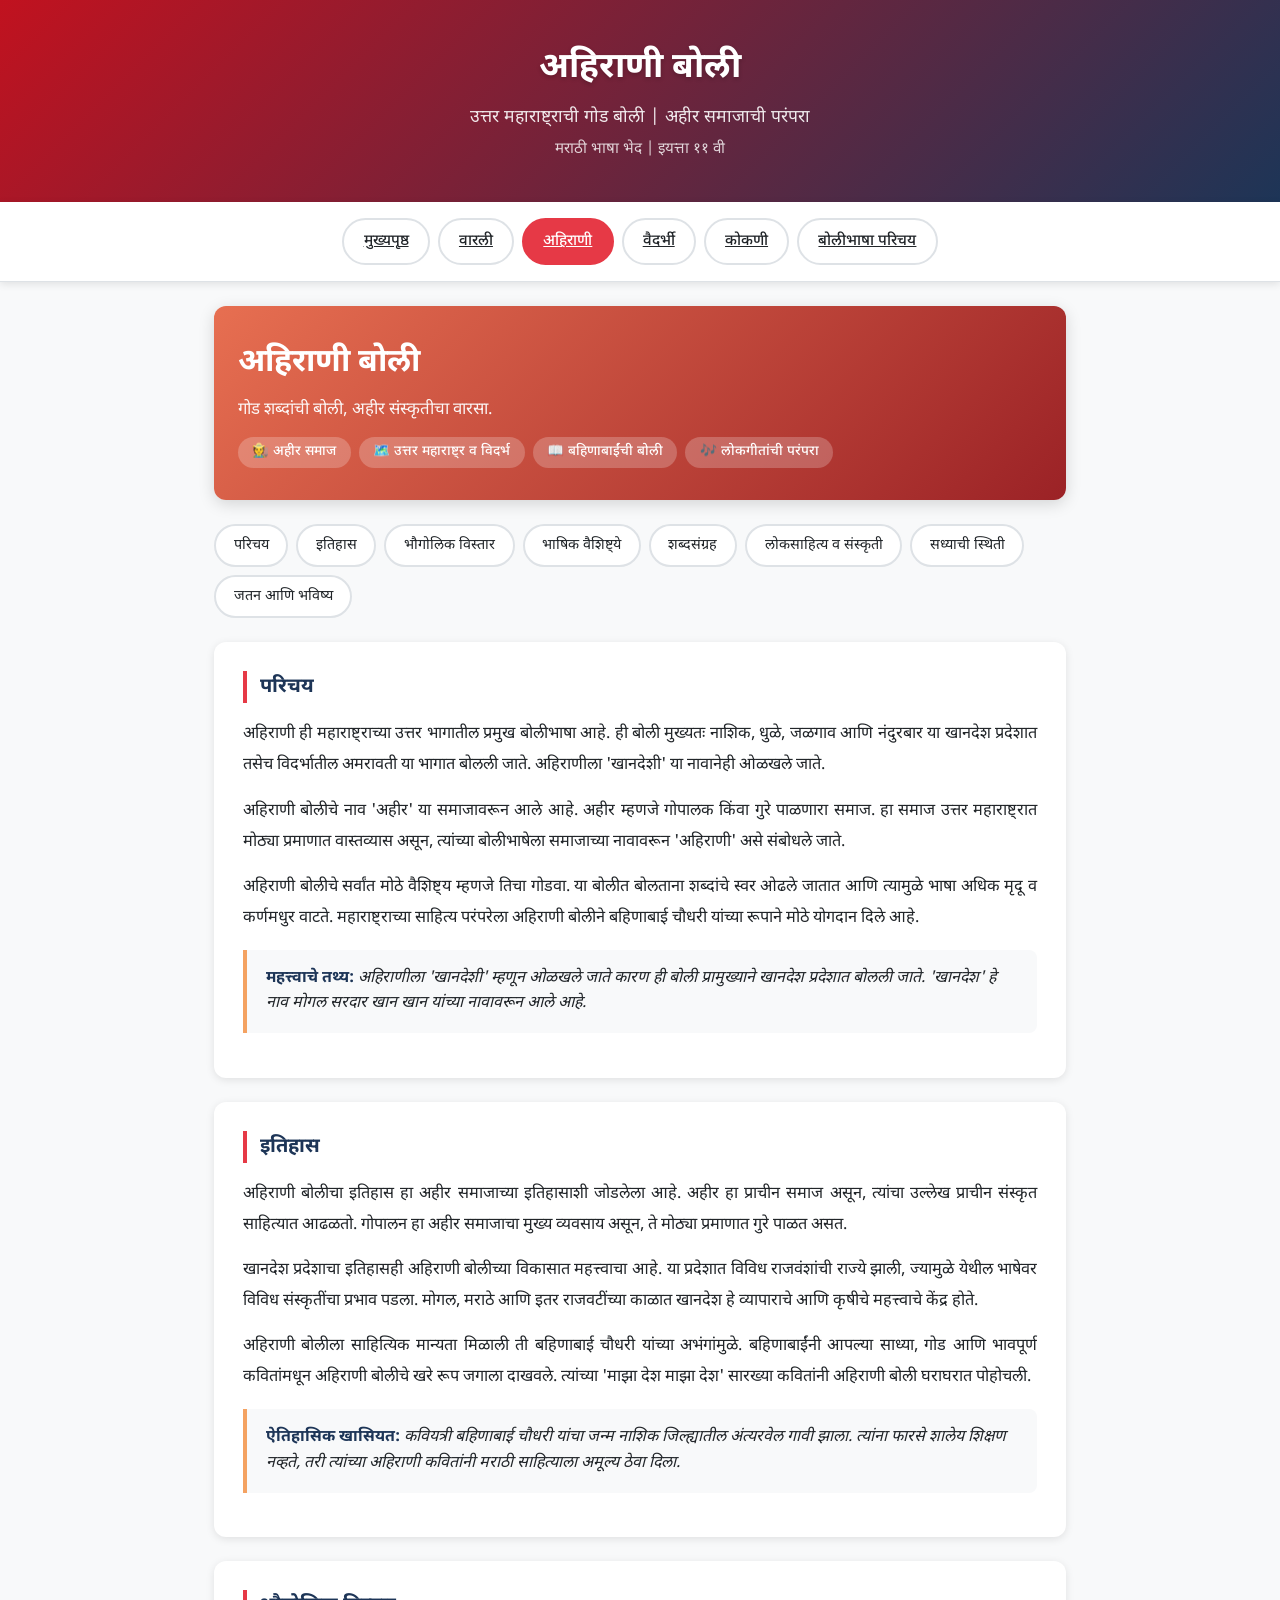
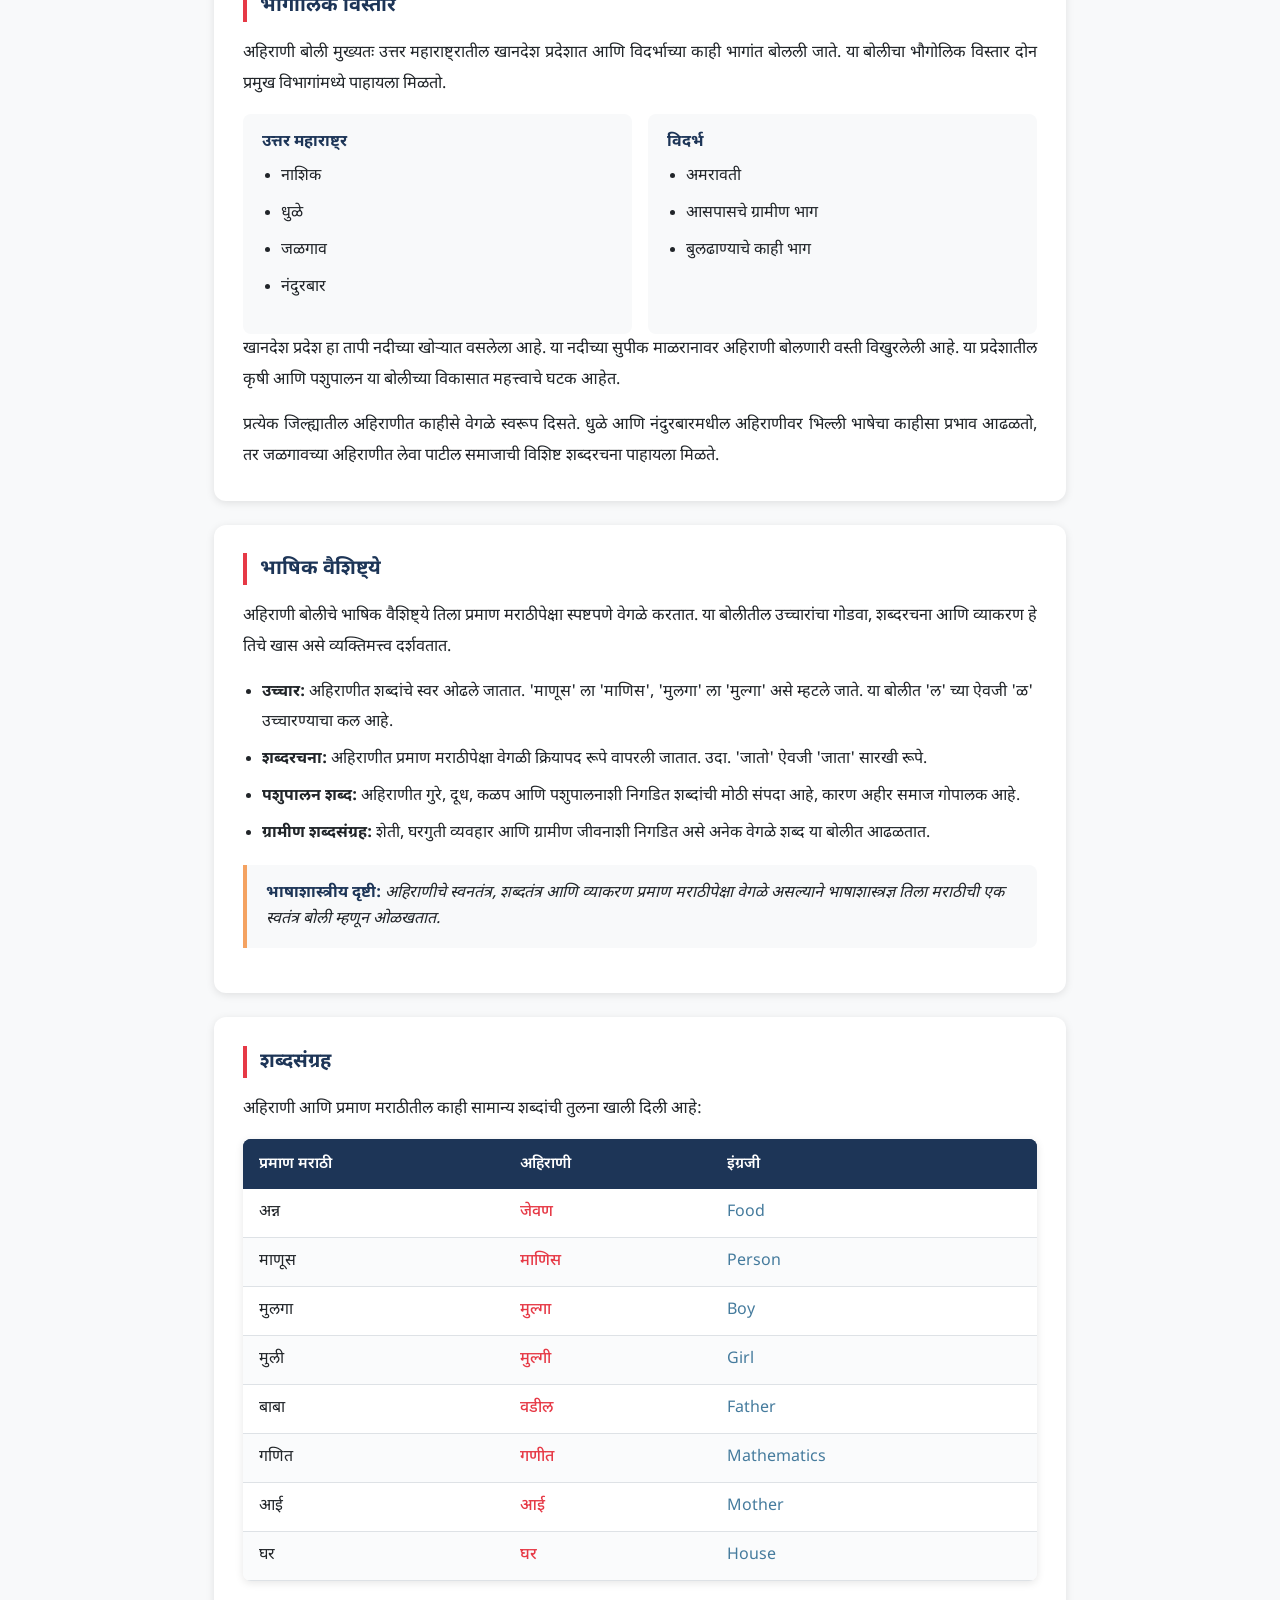
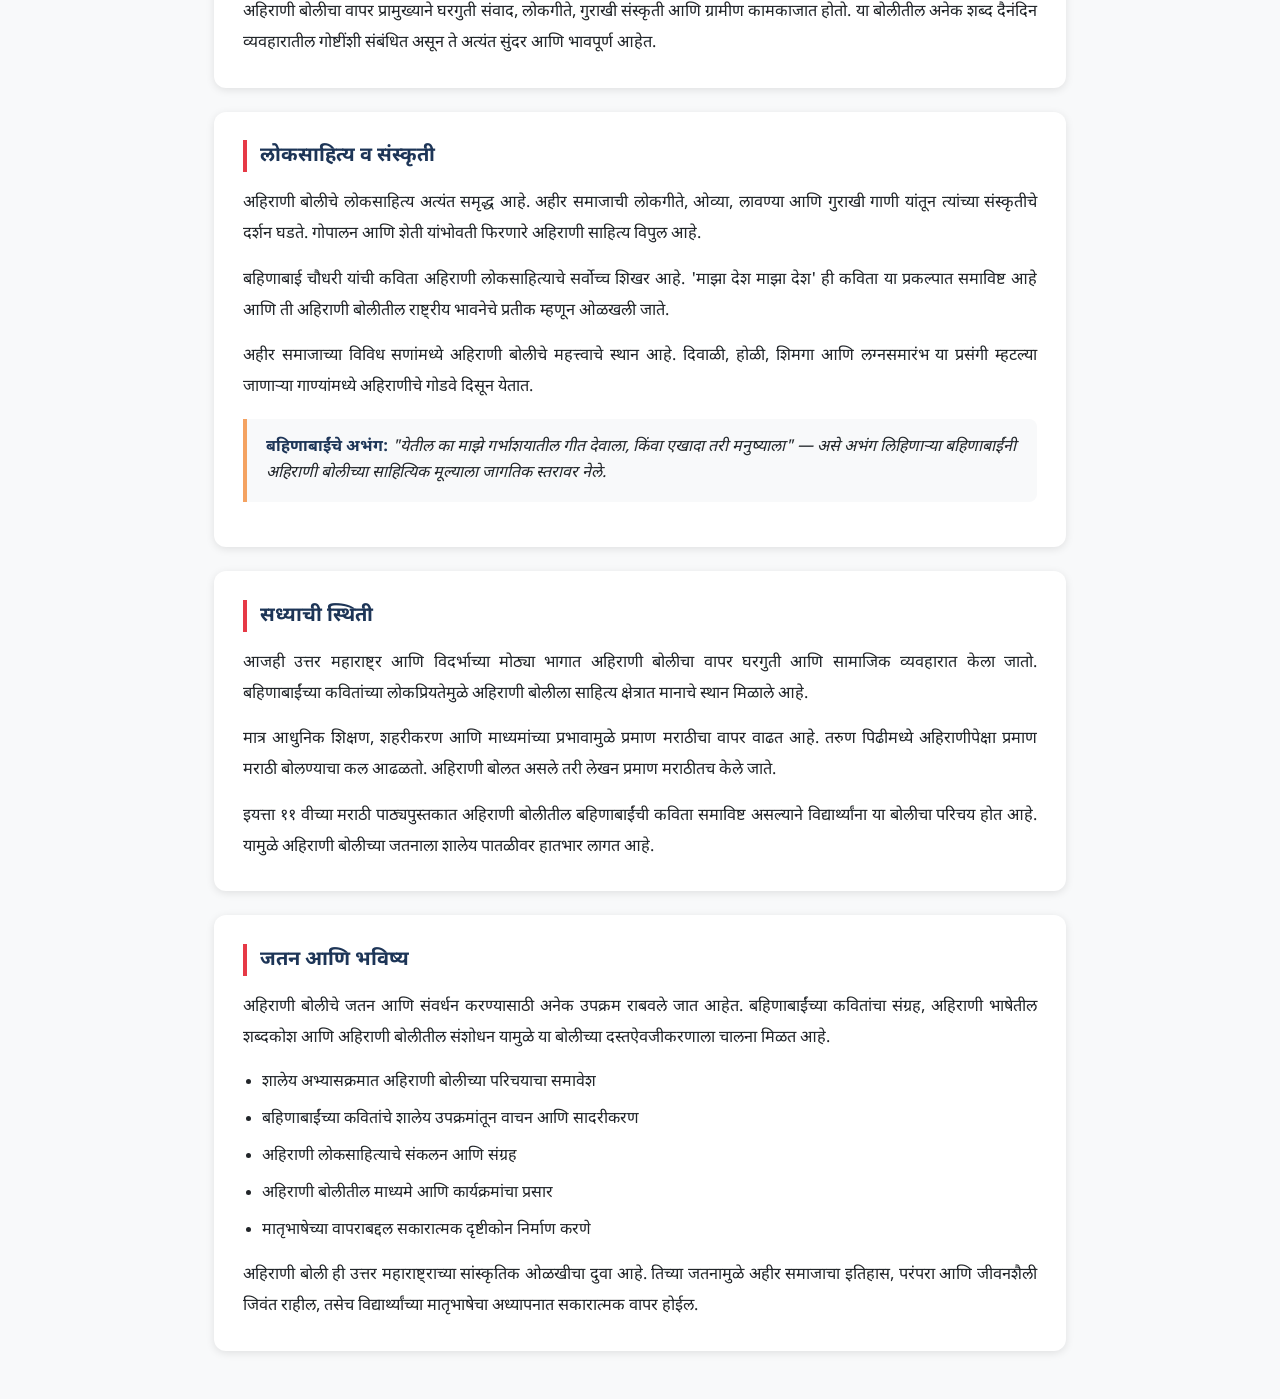
==== ahirani.html @ 0b5844ed "Add separate detail pages for Varli, Ahirani, Vaidarbhi, Konkani dialects" ====
<!DOCTYPE html>
<html lang="mr">
<head>
  <meta charset="UTF-8">
  <meta name="viewport" content="width=device-width, initial-scale=1.0">
  <title>अहिराणी बोली - मराठी भाषा भेद</title>
  <link rel="stylesheet" href="css/styles.css">
  <link href="https://fonts.googleapis.com/css2?family=Noto+Sans+Devanagari:wght@300;400;500;600;700&display=swap" rel="stylesheet">
</head>
<body>
  <header class="header">
    <div class="header-content">
      <h1>अहिराणी बोली</h1>
      <p class="subtitle">उत्तर महाराष्ट्राची गोड बोली | अहीर समाजाची परंपरा</p>
      <p class="grade">मराठी भाषा भेद | इयत्ता ११ वी</p>
    </div>
  </header>

  <nav class="nav">
    <a class="nav-btn" href="index.html">मुख्यपृष्ठ</a>
    <a class="nav-btn" href="varli.html">वारली</a>
    <a class="nav-btn active" href="ahirani.html">अहिराणी</a>
    <a class="nav-btn" href="vaidarbhi.html">वैदर्भी</a>
    <a class="nav-btn" href="konkani.html">कोकणी</a>
    <a class="nav-btn" href="index.html#boli">बोलीभाषा परिचय</a>
  </nav>

  <main class="main boli-page">
    <section class="boli-hero ahirani">
      <h2>अहिराणी बोली</h2>
      <p class="boli-tagline">गोड शब्दांची बोली, अहीर संस्कृतीचा वारसा.</p>
      <div class="boli-chips">
        <span class="boli-chip">🧑‍🌾 अहीर समाज</span>
        <span class="boli-chip">🗺️ उत्तर महाराष्ट्र व विदर्भ</span>
        <span class="boli-chip">📖 बहिणाबाईंची बोली</span>
        <span class="boli-chip">🎶 लोकगीतांची परंपरा</span>
      </div>
    </section>

    <nav class="boli-nav">
      <a href="#parichay">परिचय</a>
      <a href="#ithihas">इतिहास</a>
      <a href="#vistar">भौगोलिक विस्तार</a>
      <a href="#vaishistye">भाषिक वैशिष्ट्ये</a>
      <a href="#shabd">शब्दसंग्रह</a>
      <a href="#sahity">लोकसाहित्य व संस्कृती</a>
      <a href="#sthiti">सध्याची स्थिती</a>
      <a href="#jatan">जतन आणि भविष्य</a>
    </nav>

    <article id="parichay" class="boli-content-card">
      <h3>परिचय</h3>
      <p>अहिराणी ही महाराष्ट्राच्या उत्तर भागातील प्रमुख बोलीभाषा आहे. ही बोली मुख्यतः नाशिक, धुळे, जळगाव आणि नंदुरबार या खानदेश प्रदेशात तसेच विदर्भातील अमरावती या भागात बोलली जाते. अहिराणीला 'खानदेशी' या नावानेही ओळखले जाते.</p>
      <p>अहिराणी बोलीचे नाव 'अहीर' या समाजावरून आले आहे. अहीर म्हणजे गोपालक किंवा गुरे पाळणारा समाज. हा समाज उत्तर महाराष्ट्रात मोठ्या प्रमाणात वास्तव्यास असून, त्यांच्या बोलीभाषेला समाजाच्या नावावरून 'अहिराणी' असे संबोधले जाते.</p>
      <p>अहिराणी बोलीचे सर्वांत मोठे वैशिष्ट्य म्हणजे तिचा गोडवा. या बोलीत बोलताना शब्दांचे स्वर ओढले जातात आणि त्यामुळे भाषा अधिक मृदू व कर्णमधुर वाटते. महाराष्ट्राच्या साहित्य परंपरेला अहिराणी बोलीने बहिणाबाई चौधरी यांच्या रूपाने मोठे योगदान दिले आहे.</p>
      <div class="boli-fact">
        <strong>महत्त्वाचे तथ्य:</strong> अहिराणीला 'खानदेशी' म्हणून ओळखले जाते कारण ही बोली प्रामुख्याने खानदेश प्रदेशात बोलली जाते. 'खानदेश' हे नाव मोगल सरदार खान खान यांच्या नावावरून आले आहे.
      </div>
    </article>

    <article id="ithihas" class="boli-content-card">
      <h3>इतिहास</h3>
      <p>अहिराणी बोलीचा इतिहास हा अहीर समाजाच्या इतिहासाशी जोडलेला आहे. अहीर हा प्राचीन समाज असून, त्यांचा उल्लेख प्राचीन संस्कृत साहित्यात आढळतो. गोपालन हा अहीर समाजाचा मुख्य व्यवसाय असून, ते मोठ्या प्रमाणात गुरे पाळत असत.</p>
      <p>खानदेश प्रदेशाचा इतिहासही अहिराणी बोलीच्या विकासात महत्त्वाचा आहे. या प्रदेशात विविध राजवंशांची राज्ये झाली, ज्यामुळे येथील भाषेवर विविध संस्कृतींचा प्रभाव पडला. मोगल, मराठे आणि इतर राजवटींच्या काळात खानदेश हे व्यापाराचे आणि कृषीचे महत्त्वाचे केंद्र होते.</p>
      <p>अहिराणी बोलीला साहित्यिक मान्यता मिळाली ती बहिणाबाई चौधरी यांच्या अभंगांमुळे. बहिणाबाईंनी आपल्या साध्या, गोड आणि भावपूर्ण कवितांमधून अहिराणी बोलीचे खरे रूप जगाला दाखवले. त्यांच्या 'माझा देश माझा देश' सारख्या कवितांनी अहिराणी बोली घराघरात पोहोचली.</p>
      <div class="boli-fact">
        <strong>ऐतिहासिक खासियत:</strong> कवियत्री बहिणाबाई चौधरी यांचा जन्म नाशिक जिल्ह्यातील अंत्यरवेल गावी झाला. त्यांना फारसे शालेय शिक्षण नव्हते, तरी त्यांच्या अहिराणी कवितांनी मराठी साहित्याला अमूल्य ठेवा दिला.
      </div>
    </article>

    <article id="vistar" class="boli-content-card">
      <h3>भौगोलिक विस्तार</h3>
      <p>अहिराणी बोली मुख्यतः उत्तर महाराष्ट्रातील खानदेश प्रदेशात आणि विदर्भाच्या काही भागांत बोलली जाते. या बोलीचा भौगोलिक विस्तार दोन प्रमुख विभागांमध्ये पाहायला मिळतो.</p>
      <div class="boli-grid-2">
        <div class="boli-mini-card">
          <h4>उत्तर महाराष्ट्र</h4>
          <ul class="boli-list">
            <li>नाशिक</li>
            <li>धुळे</li>
            <li>जळगाव</li>
            <li>नंदुरबार</li>
          </ul>
        </div>
        <div class="boli-mini-card">
          <h4>विदर्भ</h4>
          <ul class="boli-list">
            <li>अमरावती</li>
            <li>आसपासचे ग्रामीण भाग</li>
            <li>बुलढाण्याचे काही भाग</li>
          </ul>
        </div>
      </div>
      <p>खानदेश प्रदेश हा तापी नदीच्या खोऱ्यात वसलेला आहे. या नदीच्या सुपीक माळरानावर अहिराणी बोलणारी वस्ती विखुरलेली आहे. या प्रदेशातील कृषी आणि पशुपालन या बोलीच्या विकासात महत्त्वाचे घटक आहेत.</p>
      <p>प्रत्येक जिल्ह्यातील अहिराणीत काहीसे वेगळे स्वरूप दिसते. धुळे आणि नंदुरबारमधील अहिराणीवर भिल्ली भाषेचा काहीसा प्रभाव आढळतो, तर जळगावच्या अहिराणीत लेवा पाटील समाजाची विशिष्ट शब्दरचना पाहायला मिळते.</p>
    </article>

    <article id="vaishistye" class="boli-content-card">
      <h3>भाषिक वैशिष्ट्ये</h3>
      <p>अहिराणी बोलीचे भाषिक वैशिष्ट्ये तिला प्रमाण मराठीपेक्षा स्पष्टपणे वेगळे करतात. या बोलीतील उच्चारांचा गोडवा, शब्दरचना आणि व्याकरण हे तिचे खास असे व्यक्तिमत्त्व दर्शवतात.</p>
      <ul class="boli-list">
        <li><strong>उच्चार:</strong> अहिराणीत शब्दांचे स्वर ओढले जातात. 'माणूस' ला 'माणिस', 'मुलगा' ला 'मुल्गा' असे म्हटले जाते. या बोलीत 'ल' च्या ऐवजी 'ळ' उच्चारण्याचा कल आहे.</li>
        <li><strong>शब्दरचना:</strong> अहिराणीत प्रमाण मराठीपेक्षा वेगळी क्रियापद रूपे वापरली जातात. उदा. 'जातो' ऐवजी 'जाता' सारखी रूपे.</li>
        <li><strong>पशुपालन शब्द:</strong> अहिराणीत गुरे, दूध, कळप आणि पशुपालनाशी निगडित शब्दांची मोठी संपदा आहे, कारण अहीर समाज गोपालक आहे.</li>
        <li><strong>ग्रामीण शब्दसंग्रह:</strong> शेती, घरगुती व्यवहार आणि ग्रामीण जीवनाशी निगडित असे अनेक वेगळे शब्द या बोलीत आढळतात.</li>
      </ul>
      <div class="boli-fact">
        <strong>भाषाशास्त्रीय दृष्टी:</strong> अहिराणीचे स्वनतंत्र, शब्दतंत्र आणि व्याकरण प्रमाण मराठीपेक्षा वेगळे असल्याने भाषाशास्त्रज्ञ तिला मराठीची एक स्वतंत्र बोली म्हणून ओळखतात.
      </div>
    </article>

    <article id="shabd" class="boli-content-card">
      <h3>शब्दसंग्रह</h3>
      <p>अहिराणी आणि प्रमाण मराठीतील काही सामान्य शब्दांची तुलना खाली दिली आहे:</p>
      <table class="boli-vocab">
        <thead>
          <tr>
            <th>प्रमाण मराठी</th>
            <th>अहिराणी</th>
            <th>इंग्रजी</th>
          </tr>
        </thead>
        <tbody>
          <tr><td>अन्न</td><td>जेवण</td><td>Food</td></tr>
          <tr><td>माणूस</td><td>माणिस</td><td>Person</td></tr>
          <tr><td>मुलगा</td><td>मुल्गा</td><td>Boy</td></tr>
          <tr><td>मुली</td><td>मुल्गी</td><td>Girl</td></tr>
          <tr><td>बाबा</td><td>वडील</td><td>Father</td></tr>
          <tr><td>गणित</td><td>गणीत</td><td>Mathematics</td></tr>
          <tr><td>आई</td><td>आई</td><td>Mother</td></tr>
          <tr><td>घर</td><td>घर</td><td>House</td></tr>
        </tbody>
      </table>
      <p style="margin-top: 1rem;">अहिराणी बोलीचा वापर प्रामुख्याने घरगुती संवाद, लोकगीते, गुराखी संस्कृती आणि ग्रामीण कामकाजात होतो. या बोलीतील अनेक शब्द दैनंदिन व्यवहारातील गोष्टींशी संबंधित असून ते अत्यंत सुंदर आणि भावपूर्ण आहेत.</p>
    </article>

    <article id="sahity" class="boli-content-card">
      <h3>लोकसाहित्य व संस्कृती</h3>
      <p>अहिराणी बोलीचे लोकसाहित्य अत्यंत समृद्ध आहे. अहीर समाजाची लोकगीते, ओव्या, लावण्या आणि गुराखी गाणी यांतून त्यांच्या संस्कृतीचे दर्शन घडते. गोपालन आणि शेती यांभोवती फिरणारे अहिराणी साहित्य विपुल आहे.</p>
      <p>बहिणाबाई चौधरी यांची कविता अहिराणी लोकसाहित्याचे सर्वोच्च शिखर आहे. 'माझा देश माझा देश' ही कविता या प्रकल्पात समाविष्ट आहे आणि ती अहिराणी बोलीतील राष्ट्रीय भावनेचे प्रतीक म्हणून ओळखली जाते.</p>
      <p>अहीर समाजाच्या विविध सणांमध्ये अहिराणी बोलीचे महत्त्वाचे स्थान आहे. दिवाळी, होळी, शिमगा आणि लग्नसमारंभ या प्रसंगी म्हटल्या जाणाऱ्या गाण्यांमध्ये अहिराणीचे गोडवे दिसून येतात.</p>
      <div class="boli-fact">
        <strong>बहिणाबाईंचे अभंग:</strong> "येतील का माझे गर्भाशयातील गीत देवाला, किंवा एखादा तरी मनुष्याला" — असे अभंग लिहिणाऱ्या बहिणाबाईंनी अहिराणी बोलीच्या साहित्यिक मूल्याला जागतिक स्तरावर नेले.
      </div>
    </article>

    <article id="sthiti" class="boli-content-card">
      <h3>सध्याची स्थिती</h3>
      <p>आजही उत्तर महाराष्ट्र आणि विदर्भाच्या मोठ्या भागात अहिराणी बोलीचा वापर घरगुती आणि सामाजिक व्यवहारात केला जातो. बहिणाबाईंच्या कवितांच्या लोकप्रियतेमुळे अहिराणी बोलीला साहित्य क्षेत्रात मानाचे स्थान मिळाले आहे.</p>
      <p>मात्र आधुनिक शिक्षण, शहरीकरण आणि माध्यमांच्या प्रभावामुळे प्रमाण मराठीचा वापर वाढत आहे. तरुण पिढीमध्ये अहिराणीपेक्षा प्रमाण मराठी बोलण्याचा कल आढळतो. अहिराणी बोलत असले तरी लेखन प्रमाण मराठीतच केले जाते.</p>
      <p>इयत्ता ११ वीच्या मराठी पाठ्यपुस्तकात अहिराणी बोलीतील बहिणाबाईंची कविता समाविष्ट असल्याने विद्यार्थ्यांना या बोलीचा परिचय होत आहे. यामुळे अहिराणी बोलीच्या जतनाला शालेय पातळीवर हातभार लागत आहे.</p>
    </article>

    <article id="jatan" class="boli-content-card">
      <h3>जतन आणि भविष्य</h3>
      <p>अहिराणी बोलीचे जतन आणि संवर्धन करण्यासाठी अनेक उपक्रम राबवले जात आहेत. बहिणाबाईंच्या कवितांचा संग्रह, अहिराणी भाषेतील शब्दकोश आणि अहिराणी बोलीतील संशोधन यामुळे या बोलीच्या दस्तऐवजीकरणाला चालना मिळत आहे.</p>
      <ul class="boli-list">
        <li>शालेय अभ्यासक्रमात अहिराणी बोलीच्या परिचयाचा समावेश</li>
        <li>बहिणाबाईंच्या कवितांचे शालेय उपक्रमांतून वाचन आणि सादरीकरण</li>
        <li>अहिराणी लोकसाहित्याचे संकलन आणि संग्रह</li>
        <li>अहिराणी बोलीतील माध्यमे आणि कार्यक्रमांचा प्रसार</li>
        <li>मातृभाषेच्या वापराबद्दल सकारात्मक दृष्टीकोन निर्माण करणे</li>
      </ul>
      <p>अहिराणी बोली ही उत्तर महाराष्ट्राच्या सांस्कृतिक ओळखीचा दुवा आहे. तिच्या जतनामुळे अहीर समाजाचा इतिहास, परंपरा आणि जीवनशैली जिवंत राहील, तसेच विद्यार्थ्यांच्या मातृभाषेचा अध्यापनात सकारात्मक वापर होईल.</p>
    </article>
  </main>
</body>
</html>
---- css/styles.css ----
/* ===== Reset & Base ===== */
* {
  margin: 0;
  padding: 0;
  box-sizing: border-box;
}

:root {
  --primary: #e63946;
  --primary-dark: #c1121f;
  --secondary: #457b9d;
  --secondary-dark: #1d3557;
  --accent: #f4a261;
  --bg: #f8f9fa;
  --bg-card: #ffffff;
  --text: #212529;
  --text-light: #6c757d;
  --border: #dee2e6;
  --success: #2d6a4f;
  --danger: #d00000;
  --marathi: #e63946;
  --varhadi: #457b9d;
  --ahirani: #f4a261;
  --vidarbhi: #2a9d8f;
  --shadow: 0 2px 8px rgba(0,0,0,0.1);
  --shadow-lg: 0 4px 16px rgba(0,0,0,0.15);
  --radius: 12px;
  --radius-sm: 8px;
}

body {
  font-family: 'Noto Sans Devanagari', sans-serif;
  background: var(--bg);
  color: var(--text);
  line-height: 1.6;
  min-height: 100vh;
}

/* ===== Header ===== */
.header {
  background: linear-gradient(135deg, var(--primary-dark) 0%, var(--secondary-dark) 100%);
  color: white;
  padding: 2.5rem 1.5rem;
  text-align: center;
}

.header h1 {
  font-size: 2.2rem;
  font-weight: 700;
  margin-bottom: 0.5rem;
  text-shadow: 0 2px 4px rgba(0,0,0,0.2);
}

.subtitle {
  font-size: 1.1rem;
  opacity: 0.9;
  margin-bottom: 0.3rem;
}

.grade {
  font-size: 0.95rem;
  opacity: 0.8;
}

/* ===== Navigation ===== */
.nav {
  display: flex;
  justify-content: center;
  flex-wrap: wrap;
  gap: 0.5rem;
  padding: 1rem;
  background: var(--bg-card);
  border-bottom: 1px solid var(--border);
  position: sticky;
  top: 0;
  z-index: 100;
  box-shadow: var(--shadow);
}

.nav-btn {
  padding: 0.6rem 1.2rem;
  border: 2px solid var(--border);
  background: var(--bg-card);
  color: var(--text);
  border-radius: 25px;
  cursor: pointer;
  font-family: inherit;
  font-size: 0.95rem;
  font-weight: 500;
  transition: all 0.3s ease;
}

.nav-btn:hover {
  border-color: var(--primary);
  color: var(--primary);
  background: #fff5f5;
}

.nav-btn.active {
  background: var(--primary);
  color: white;
  border-color: var(--primary);
}

/* ===== Main Content ===== */
.main {
  max-width: 1100px;
  margin: 0 auto;
  padding: 1.5rem;
}

.section {
  display: none;
}

.section.active {
  display: block;
  animation: fadeIn 0.4s ease;
}

@keyframes fadeIn {
  from { opacity: 0; transform: translateY(10px); }
  to { opacity: 1; transform: translateY(0); }
}

/* ===== Section Headers ===== */
.section-header {
  margin-bottom: 1.5rem;
  margin-top: 2rem;
}

.section-header:first-child {
  margin-top: 0;
}

.section-header h2 {
  font-size: 1.5rem;
  color: var(--secondary-dark);
  border-left: 4px solid var(--primary);
  padding-left: 0.8rem;
}

.section-header p {
  color: var(--text-light);
  margin-top: 0.3rem;
  padding-left: 1.2rem;
}

/* ===== Cards ===== */
.card {
  background: var(--bg-card);
  padding: 1.5rem;
  border-radius: var(--radius);
  box-shadow: var(--shadow);
  margin-bottom: 1rem;
  line-height: 1.8;
  font-size: 1.05rem;
}

/* ===== Objectives Grid ===== */
.objectives {
  display: grid;
  grid-template-columns: repeat(auto-fit, minmax(240px, 1fr));
  gap: 1rem;
  margin-bottom: 1rem;
}

.objective-card {
  background: var(--bg-card);
  padding: 1.5rem;
  border-radius: var(--radius);
  box-shadow: var(--shadow);
  text-align: center;
  transition: transform 0.3s ease, box-shadow 0.3s ease;
}

.objective-card:hover {
  transform: translateY(-3px);
  box-shadow: var(--shadow-lg);
}

.objective-icon {
  font-size: 2.5rem;
  margin-bottom: 0.8rem;
}

.objective-card h3 {
  color: var(--secondary-dark);
  margin-bottom: 0.5rem;
  font-size: 1.1rem;
}

.objective-card p {
  color: var(--text-light);
  font-size: 0.95rem;
}

/* ===== Implementation Steps ===== */
.implementation {
  background: var(--bg-card);
  border-radius: var(--radius);
  box-shadow: var(--shadow);
  padding: 1.5rem;
  margin-bottom: 1rem;
}

.impl-item {
  display: flex;
  align-items: flex-start;
  gap: 1rem;
  padding: 0.8rem 0;
  border-bottom: 1px solid var(--border);
}

.impl-item:last-child {
  border-bottom: none;
}

.impl-number {
  background: var(--primary);
  color: white;
  width: 32px;
  height: 32px;
  border-radius: 50%;
  display: flex;
  align-items: center;
  justify-content: center;
  font-weight: 600;
  flex-shrink: 0;
}

.impl-item p {
  line-height: 1.6;
}

/* ===== Results ===== */
.results {
  background: var(--bg-card);
  border-radius: var(--radius);
  box-shadow: var(--shadow);
  padding: 1.5rem;
  margin-bottom: 1rem;
}

.result-item {
  padding: 0.6rem 0;
  font-size: 1.05rem;
  border-bottom: 1px solid var(--border);
}

.result-item:last-child {
  border-bottom: none;
}

/* ===== Materials & Evaluation ===== */
.materials, .evaluation {
  display: flex;
  flex-wrap: wrap;
  gap: 0.8rem;
  margin-bottom: 1rem;
}

.material-item, .eval-item {
  background: var(--bg-card);
  padding: 0.8rem 1.2rem;
  border-radius: var(--radius-sm);
  box-shadow: var(--shadow);
  font-size: 1rem;
}

/* ===== Comparison Table ===== */
.filter-group {
  display: flex;
  align-items: center;
  gap: 0.5rem;
  margin-top: 0.8rem;
}

.filter-group label {
  font-weight: 500;
  color: var(--text-light);
}

.filter-group select {
  padding: 0.5rem 1rem;
  border: 2px solid var(--border);
  border-radius: var(--radius-sm);
  font-family: inherit;
  font-size: 0.95rem;
  background: var(--bg-card);
  cursor: pointer;
}

.filter-group select:focus {
  outline: none;
  border-color: var(--primary);
}

.dialect-legend {
  display: flex;
  flex-wrap: wrap;
  gap: 0.8rem;
  margin-bottom: 1rem;
}

.legend-item {
  padding: 0.4rem 1rem;
  border-radius: 20px;
  font-size: 0.9rem;
  font-weight: 500;
}

.legend-item.marathi { background: #fde8e8; color: var(--marathi); }
.legend-item.varhadi { background: #d4edfc; color: var(--varhadi); }
.legend-item.ahirani { background: #fef0db; color: #b8660e; }
.legend-item.vidarbhi { background: #d5f5f0; color: var(--vidarbhi); }

.table-container {
  overflow-x: auto;
  border-radius: var(--radius);
  box-shadow: var(--shadow);
  margin-bottom: 1.5rem;
}

table {
  width: 100%;
  border-collapse: collapse;
  background: var(--bg-card);
}

thead {
  background: var(--secondary-dark);
  color: white;
}

th {
  padding: 1rem;
  text-align: left;
  font-weight: 600;
  font-size: 0.95rem;
}

td {
  padding: 0.8rem 1rem;
  border-bottom: 1px solid var(--border);
  font-size: 1rem;
}

tbody tr:hover {
  background: #f0f7ff;
}

tbody tr:nth-child(even) {
  background: #fafbfc;
}

tbody tr:nth-child(even):hover {
  background: #f0f7ff;
}

td:nth-child(2) { color: var(--marathi); font-weight: 500; }
td:nth-child(3) { color: var(--varhadi); }
td:nth-child(4) { color: var(--ahirani); }
td:nth-child(5) { color: var(--vidarbhi); }

/* ===== Stats ===== */
.stats-container {
  background: var(--bg-card);
  border-radius: var(--radius);
  box-shadow: var(--shadow);
  padding: 1.5rem;
}

.stats-container h3 {
  margin-bottom: 1rem;
  color: var(--secondary-dark);
}

.stats-grid {
  display: grid;
  grid-template-columns: repeat(auto-fit, minmax(150px, 1fr));
  gap: 1rem;
}

.stat-card {
  text-align: center;
  padding: 1.2rem;
  background: linear-gradient(135deg, #f8f9fa, #e9ecef);
  border-radius: var(--radius-sm);
}

.stat-number {
  font-size: 2rem;
  font-weight: 700;
  color: var(--primary);
}

.stat-label {
  color: var(--text-light);
  font-size: 0.9rem;
  margin-top: 0.3rem;
}

/* ===== Poems Section ===== */
.poem-tabs {
  display: flex;
  gap: 0.5rem;
  margin-bottom: 1.5rem;
  flex-wrap: wrap;
}

.poem-tab {
  padding: 0.6rem 1.5rem;
  border: 2px solid var(--border);
  background: var(--bg-card);
  border-radius: 25px;
  cursor: pointer;
  font-family: inherit;
  font-size: 0.95rem;
  transition: all 0.3s ease;
}

.poem-tab:hover {
  border-color: var(--secondary);
  color: var(--secondary);
}

.poem-tab.active {
  background: var(--secondary);
  color: white;
  border-color: var(--secondary);
}

.poem-container {
  background: var(--bg-card);
  border-radius: var(--radius);
  box-shadow: var(--shadow);
  padding: 2rem;
  margin-bottom: 1.5rem;
}

.poem-title {
  font-size: 1.3rem;
  color: var(--secondary-dark);
  margin-bottom: 0.3rem;
}

.poem-meta {
  color: var(--text-light);
  margin-bottom: 1.5rem;
  font-size: 0.95rem;
}

.poem-lines {
  padding: 1.5rem;
  background: linear-gradient(135deg, #f8f9fa, #fff5f5);
  border-radius: var(--radius-sm);
  border-left: 4px solid var(--primary);
  margin-bottom: 1.5rem;
}

.poem-lines p {
  font-size: 1.15rem;
  line-height: 2;
  margin-bottom: 0.3rem;
}

.poem-meaning {
  padding: 1rem 1.5rem;
  background: #f0f7ff;
  border-radius: var(--radius-sm);
  border-left: 4px solid var(--secondary);
}

.poem-meaning h4 {
  color: var(--secondary-dark);
  margin-bottom: 0.5rem;
}

/* ===== Recite Section ===== */
.recite-section {
  background: var(--bg-card);
  border-radius: var(--radius);
  box-shadow: var(--shadow);
  padding: 1.5rem;
  margin-bottom: 1.5rem;
}

.poem-recite-card {
  background: linear-gradient(135deg, #fff5f5, #fef0db);
  padding: 1.5rem;
  border-radius: var(--radius-sm);
  margin-top: 1rem;
}

.poem-recite-card h3 {
  color: var(--secondary-dark);
  margin-bottom: 1rem;
}

.recite-lines p {
  font-size: 1.1rem;
  line-height: 2;
  padding: 0.3rem 0;
  border-bottom: 1px dashed var(--border);
}

.recite-lines p:last-child {
  border-bottom: none;
}

/* ===== Quiz Section ===== */
.quiz-container {
  background: var(--bg-card);
  border-radius: var(--radius);
  box-shadow: var(--shadow);
  padding: 2rem;
}

.quiz-progress {
  display: flex;
  align-items: center;
  gap: 1rem;
  margin-bottom: 1.5rem;
}

#quizProgress {
  font-weight: 500;
  color: var(--text-light);
  white-space: nowrap;
}

.progress-bar {
  flex: 1;
  height: 8px;
  background: var(--border);
  border-radius: 4px;
  overflow: hidden;
}

.progress-fill {
  height: 100%;
  background: linear-gradient(90deg, var(--primary), var(--accent));
  border-radius: 4px;
  transition: width 0.5s ease;
  width: 0%;
}

.quiz-card h3 {
  font-size: 1.2rem;
  margin-bottom: 1.5rem;
  color: var(--secondary-dark);
}

.quiz-options {
  display: grid;
  gap: 0.8rem;
}

.quiz-option {
  padding: 1rem 1.2rem;
  border: 2px solid var(--border);
  border-radius: var(--radius-sm);
  cursor: pointer;
  font-family: inherit;
  font-size: 1rem;
  text-align: left;
  background: var(--bg-card);
  transition: all 0.3s ease;
}

.quiz-option:hover:not(.selected):not(.correct):not(.wrong) {
  border-color: var(--secondary);
  background: #f0f7ff;
}

.quiz-option.selected {
  border-color: var(--secondary);
  background: #d4edfc;
}

.quiz-option.correct {
  border-color: var(--success);
  background: #d4edda;
  color: var(--success);
}

.quiz-option.wrong {
  border-color: var(--danger);
  background: #f8d7da;
  color: var(--danger);
}

.quiz-actions {
  margin-top: 1.5rem;
  text-align: center;
}

/* ===== Buttons ===== */
.btn {
  padding: 0.7rem 2rem;
  border: none;
  border-radius: 25px;
  font-family: inherit;
  font-size: 1rem;
  font-weight: 500;
  cursor: pointer;
  transition: all 0.3s ease;
}

.btn-primary {
  background: var(--primary);
  color: white;
}

.btn-primary:hover:not(:disabled) {
  background: var(--primary-dark);
  transform: translateY(-1px);
}

.btn-primary:disabled {
  background: var(--border);
  color: var(--text-light);
  cursor: not-allowed;
}

/* ===== Quiz Result ===== */
.quiz-result {
  margin-top: 1rem;
}

.quiz-result.hidden {
  display: none;
}

.result-card {
  background: var(--bg-card);
  border-radius: var(--radius);
  box-shadow: var(--shadow);
  padding: 2rem;
  text-align: center;
}

.result-card h3 {
  color: var(--secondary-dark);
  margin-bottom: 1.5rem;
}

.score-circle {
  width: 120px;
  height: 120px;
  border-radius: 50%;
  background: linear-gradient(135deg, var(--primary), var(--accent));
  display: flex;
  align-items: center;
  justify-content: center;
  margin: 0 auto 1.5rem;
}

#scoreText {
  color: white;
  font-size: 1.8rem;
  font-weight: 700;
}

#scoreMessage {
  font-size: 1.1rem;
  color: var(--text-light);
  margin-bottom: 1.5rem;
}

/* ===== Map Section ===== */
.map-container {
  display: grid;
  grid-template-columns: 2fr 1fr;
  gap: 1.5rem;
  align-items: start;
}

.maharashtra-svg {
  width: 100%;
  background: var(--bg-card);
  border-radius: var(--radius);
  box-shadow: var(--shadow);
  padding: 1rem;
}

.state-outline {
  fill: #e8f4f8;
  stroke: var(--secondary);
  stroke-width: 2;
}

.dialect-point {
  fill: var(--primary);
  cursor: pointer;
  transition: all 0.3s ease;
  opacity: 0.8;
}

.dialect-point:hover {
  r: 20;
  opacity: 1;
  fill: var(--accent);
}

.dialect-point.active {
  r: 20;
  opacity: 1;
  fill: var(--accent);
}

.map-legend {
  position: sticky;
  top: 80px;
}

.map-info-card {
  background: var(--bg-card);
  border-radius: var(--radius);
  box-shadow: var(--shadow);
  padding: 1.5rem;
}

.map-info-card h3 {
  color: var(--secondary-dark);
  margin-bottom: 0.8rem;
}

.dialect-info {
  padding: 0.5rem 0;
  border-bottom: 1px solid var(--border);
}

.dialect-info:last-child {
  border-bottom: none;
}

.dialect-name {
  font-weight: 600;
  color: var(--primary);
}

.dialect-region {
  color: var(--text-light);
  font-size: 0.9rem;
}

/* ===== QR Section ===== */
.qr-grid {
  display: grid;
  grid-template-columns: repeat(auto-fit, minmax(220px, 1fr));
  gap: 1rem;
  margin-bottom: 2rem;
}

.qr-card {
  background: var(--bg-card);
  border-radius: var(--radius);
  box-shadow: var(--shadow);
  padding: 1.5rem;
  text-align: center;
}

.qr-card h3 {
  color: var(--secondary-dark);
  margin-bottom: 1rem;
}

.qr-placeholder {
  width: 150px;
  height: 150px;
  margin: 0 auto 1rem;
  border: 3px dashed var(--border);
  border-radius: var(--radius-sm);
  display: flex;
  flex-direction: column;
  align-items: center;
  justify-content: center;
  color: var(--text-light);
  background: #f8f9fa;
}

.qr-placeholder p {
  font-weight: 500;
  margin-bottom: 0.3rem;
}

.qr-desc {
  color: var(--text-light);
  font-size: 0.9rem;
}

.qr-display {
  margin: 1rem auto;
  text-align: center;
}

.qr-display canvas {
  border-radius: var(--radius-sm);
  box-shadow: var(--shadow);
}

.qr-custom, .student-qr {
  background: var(--bg-card);
  border-radius: var(--radius);
  box-shadow: var(--shadow);
  padding: 1.5rem;
  margin-bottom: 1.5rem;
}

.qr-custom h3, .student-qr h3 {
  color: var(--secondary-dark);
  margin-bottom: 0.8rem;
}

.qr-form {
  display: flex;
  gap: 0.8rem;
  margin-bottom: 1rem;
  flex-wrap: wrap;
}

.qr-form input {
  flex: 1;
  min-width: 250px;
  padding: 0.7rem 1rem;
  border: 2px solid var(--border);
  border-radius: var(--radius-sm);
  font-family: inherit;
  font-size: 0.95rem;
}

.qr-form input:focus {
  outline: none;
  border-color: var(--primary);
}

/* ===== Boli Parichay ===== */
.boli-card {
  background: var(--bg-card);
  border-radius: var(--radius);
  box-shadow: var(--shadow);
  margin-bottom: 1.5rem;
  overflow: hidden;
}

.boli-card-header {
  padding: 1.2rem 1.5rem;
  color: #fff;
  display: flex;
  align-items: center;
  justify-content: space-between;
  flex-wrap: wrap;
  gap: 0.5rem;
}

.boli-card-header.varhadi { background: linear-gradient(135deg, #2a9d8f, #457b9d); }
.boli-card-header.ahirani { background: linear-gradient(135deg, #e76f51, #f4a261); }
.boli-card-header.vidarbhi { background: linear-gradient(135deg, #1d3557, #457b9d); }
.boli-card-header.konkani { background: linear-gradient(135deg, #2d6a4f, #2a9d8f); }

.boli-card-header h3 {
  font-size: 1.3rem;
  font-weight: 700;
}

.boli-badge {
  background: rgba(255,255,255,0.25);
  padding: 0.3rem 0.9rem;
  border-radius: 20px;
  font-size: 0.85rem;
  font-weight: 500;
}

.boli-body {
  padding: 1.5rem;
}

.boli-card-link {
  text-decoration: none;
  color: inherit;
  display: block;
  transition: transform 0.3s ease, box-shadow 0.3s ease;
}

.boli-card-link:hover {
  transform: translateY(-4px);
  box-shadow: var(--shadow-lg);
}

.boli-card-link .boli-card {
  margin-bottom: 1.5rem;
}

.boli-card-footer {
  padding: 1rem 1.5rem;
  background: #f8f9fa;
  border-top: 1px solid var(--border);
  display: flex;
  align-items: center;
  justify-content: space-between;
  flex-wrap: wrap;
  gap: 0.5rem;
}

.boli-card-footer p {
  margin: 0;
  color: var(--text-light);
  font-size: 0.95rem;
  line-height: 1.6;
}

.boli-card-footer .boli-cta {
  background: var(--secondary-dark);
  color: #fff;
  padding: 0.5rem 1.2rem;
  border-radius: 25px;
  font-size: 0.9rem;
  font-weight: 500;
  white-space: nowrap;
  transition: background 0.3s ease;
}

.boli-card-link:hover .boli-cta {
  background: var(--primary);
}

.boli-block {
  margin-bottom: 1.2rem;
}

.boli-block:last-child {
  margin-bottom: 0;
}

.boli-block h4 {
  color: var(--secondary-dark);
  font-size: 1.05rem;
  margin-bottom: 0.4rem;
  border-left: 3px solid var(--primary);
  padding-left: 0.6rem;
}

.boli-block p {
  color: var(--text);
  line-height: 1.9;
  font-size: 1.02rem;
  text-align: justify;
}

/* ===== Boli Detail Pages ===== */
.boli-page {
  max-width: 900px;
  margin: 0 auto;
}

.boli-hero {
  border-radius: var(--radius);
  color: #fff;
  padding: 2rem 1.5rem;
  margin-bottom: 1.5rem;
  box-shadow: var(--shadow-lg);
}

.boli-hero.varli { background: linear-gradient(135deg, #2a9d8f 0%, #1d3557 100%); }
.boli-hero.ahirani { background: linear-gradient(135deg, #e76f51 0%, #9b2226 100%); }
.boli-hero.vaidarbhi { background: linear-gradient(135deg, #1d3557 0%, #457b9d 100%); }
.boli-hero.konkani { background: linear-gradient(135deg, #2d6a4f 0%, #2a9d8f 100%); }

.boli-hero h2 {
  font-size: 2rem;
  margin-bottom: 0.5rem;
}

.boli-hero .boli-tagline {
  font-size: 1.05rem;
  opacity: 0.95;
  margin-bottom: 0.8rem;
}

.boli-chips {
  display: flex;
  flex-wrap: wrap;
  gap: 0.5rem;
}

.boli-chip {
  background: rgba(255,255,255,0.22);
  padding: 0.3rem 0.9rem;
  border-radius: 20px;
  font-size: 0.85rem;
  font-weight: 500;
}

.boli-nav {
  display: flex;
  flex-wrap: wrap;
  gap: 0.5rem;
  margin-bottom: 1.5rem;
}

.boli-nav a {
  padding: 0.5rem 1.1rem;
  border: 2px solid var(--border);
  background: var(--bg-card);
  color: var(--text);
  border-radius: 25px;
  text-decoration: none;
  font-size: 0.9rem;
  transition: all 0.3s ease;
}

.boli-nav a:hover {
  border-color: var(--primary);
  color: var(--primary);
}

.boli-nav a.current {
  background: var(--primary);
  color: #fff;
  border-color: var(--primary);
}

.boli-content-card {
  background: var(--bg-card);
  border-radius: var(--radius);
  box-shadow: var(--shadow);
  padding: 1.8rem;
  margin-bottom: 1.5rem;
}

.boli-content-card h3 {
  color: var(--secondary-dark);
  font-size: 1.25rem;
  margin-bottom: 1rem;
  border-left: 4px solid var(--primary);
  padding-left: 0.8rem;
}

.boli-content-card p {
  line-height: 1.9;
  margin-bottom: 0.9rem;
  text-align: justify;
  font-size: 1.02rem;
}

.boli-content-card p:last-child {
  margin-bottom: 0;
}

.boli-fact {
  background: #f8f9fa;
  border-left: 4px solid var(--accent);
  border-radius: 0 var(--radius-sm) var(--radius-sm) 0;
  padding: 1rem 1.2rem;
  margin: 1rem 0;
  font-style: italic;
}

.boli-fact strong {
  color: var(--secondary-dark);
  font-style: normal;
}

.boli-vocab {
  width: 100%;
  border-collapse: collapse;
  background: var(--bg-card);
  border-radius: var(--radius-sm);
  overflow: hidden;
  box-shadow: var(--shadow);
}

.boli-vocab th {
  background: var(--secondary-dark);
  color: #fff;
  padding: 0.8rem 1rem;
  text-align: left;
  font-size: 0.95rem;
}

.boli-vocab td {
  padding: 0.7rem 1rem;
  border-bottom: 1px solid var(--border);
  font-size: 1rem;
}

.boli-vocab tbody tr:hover {
  background: #f0f7ff;
}

.boli-list {
  margin-left: 1.2rem;
  margin-bottom: 0.9rem;
}

.boli-list li {
  line-height: 1.9;
  margin-bottom: 0.4rem;
}

.boli-grid-2 {
  display: grid;
  grid-template-columns: 1fr 1fr;
  gap: 1rem;
}

.boli-mini-card {
  background: #f8f9fa;
  border-radius: var(--radius-sm);
  padding: 1rem 1.2rem;
}

.boli-mini-card h4 {
  color: var(--secondary-dark);
  margin-bottom: 0.4rem;
  font-size: 1rem;
}

.boli-mini-card p {
  font-size: 0.95rem;
  line-height: 1.7;
  text-align: left;
  margin-bottom: 0;
}

/* ===== Footer ===== */
.footer {
  text-align: center;
  padding: 1.5rem;
  color: var(--text-light);
  font-size: 0.9rem;
  border-top: 1px solid var(--border);
  margin-top: 2rem;
}

/* ===== Responsive ===== */
@media (max-width: 768px) {
  .header h1 {
    font-size: 1.6rem;
  }

  .subtitle {
    font-size: 0.95rem;
  }

  .nav {
    padding: 0.8rem;
    gap: 0.3rem;
  }

  .nav-btn {
    padding: 0.5rem 0.8rem;
    font-size: 0.85rem;
  }

  .section-header h2 {
    font-size: 1.2rem;
  }

  .objectives {
    grid-template-columns: 1fr;
  }

  .map-container {
    grid-template-columns: 1fr;
  }

  .qr-grid {
    grid-template-columns: 1fr 1fr;
  }

  .qr-form {
    flex-direction: column;
  }

  .qr-form input {
    min-width: 100%;
  }

  .boli-hero h2 {
    font-size: 1.6rem;
  }

  .boli-grid-2 {
    grid-template-columns: 1fr;
  }

  .boli-content-card {
    padding: 1.2rem;
  }
}

@media (max-width: 480px) {
  .header {
    padding: 1.5rem 1rem;
  }

  .header h1 {
    font-size: 1.3rem;
  }

  .qr-grid {
    grid-template-columns: 1fr;
  }

  .stats-grid {
    grid-template-columns: 1fr;
  }
}
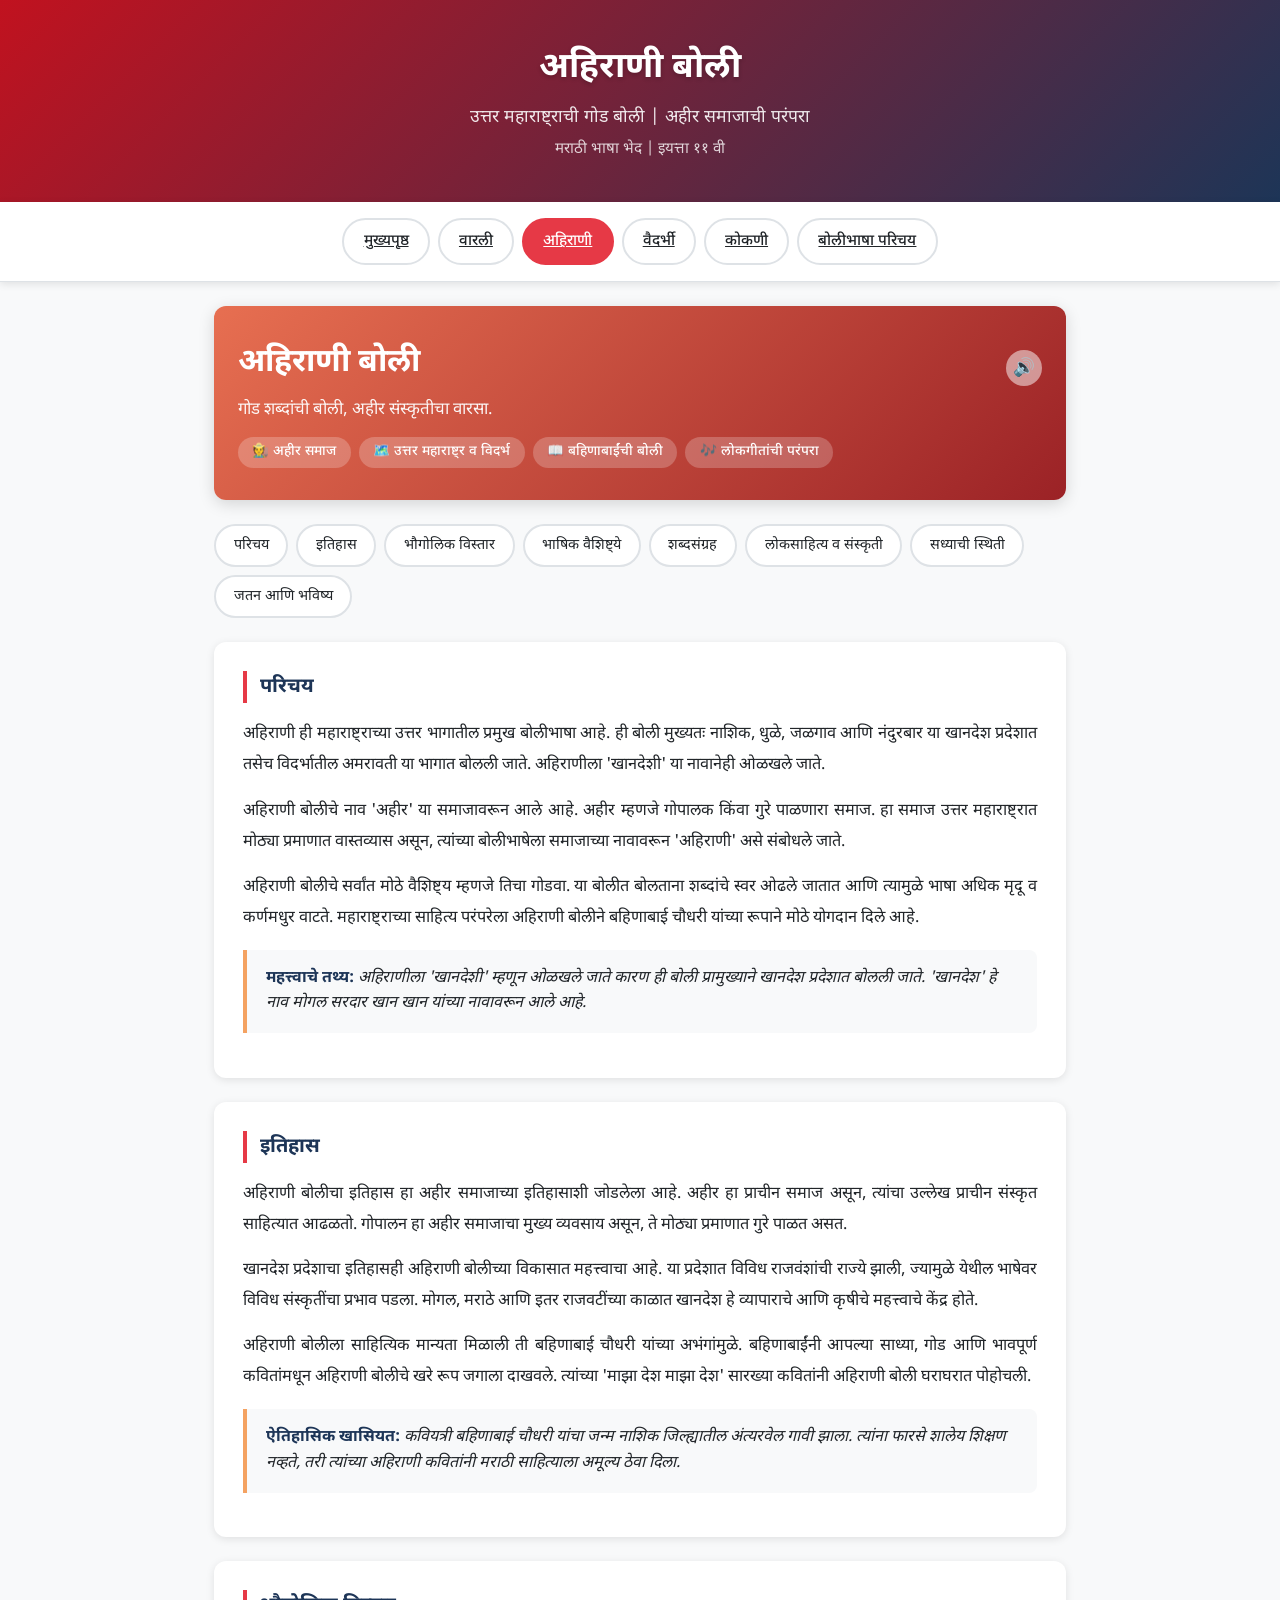
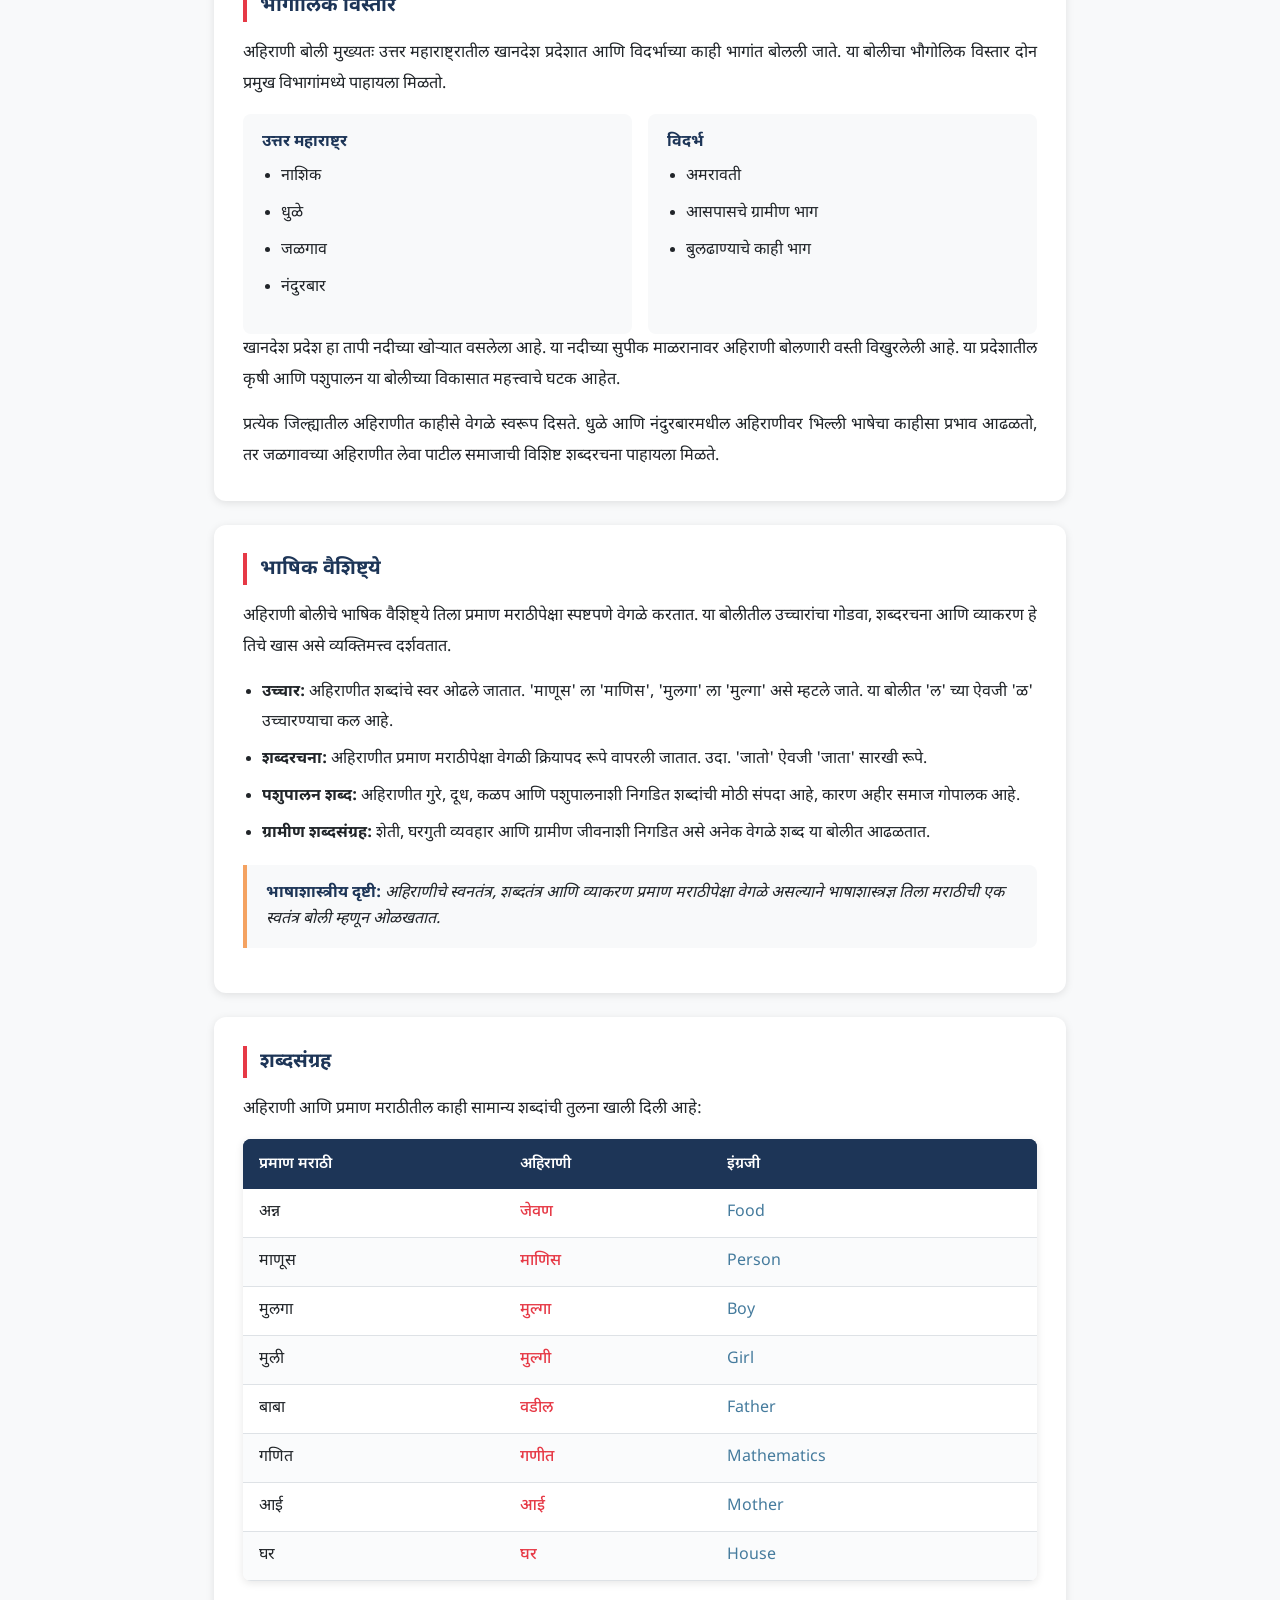
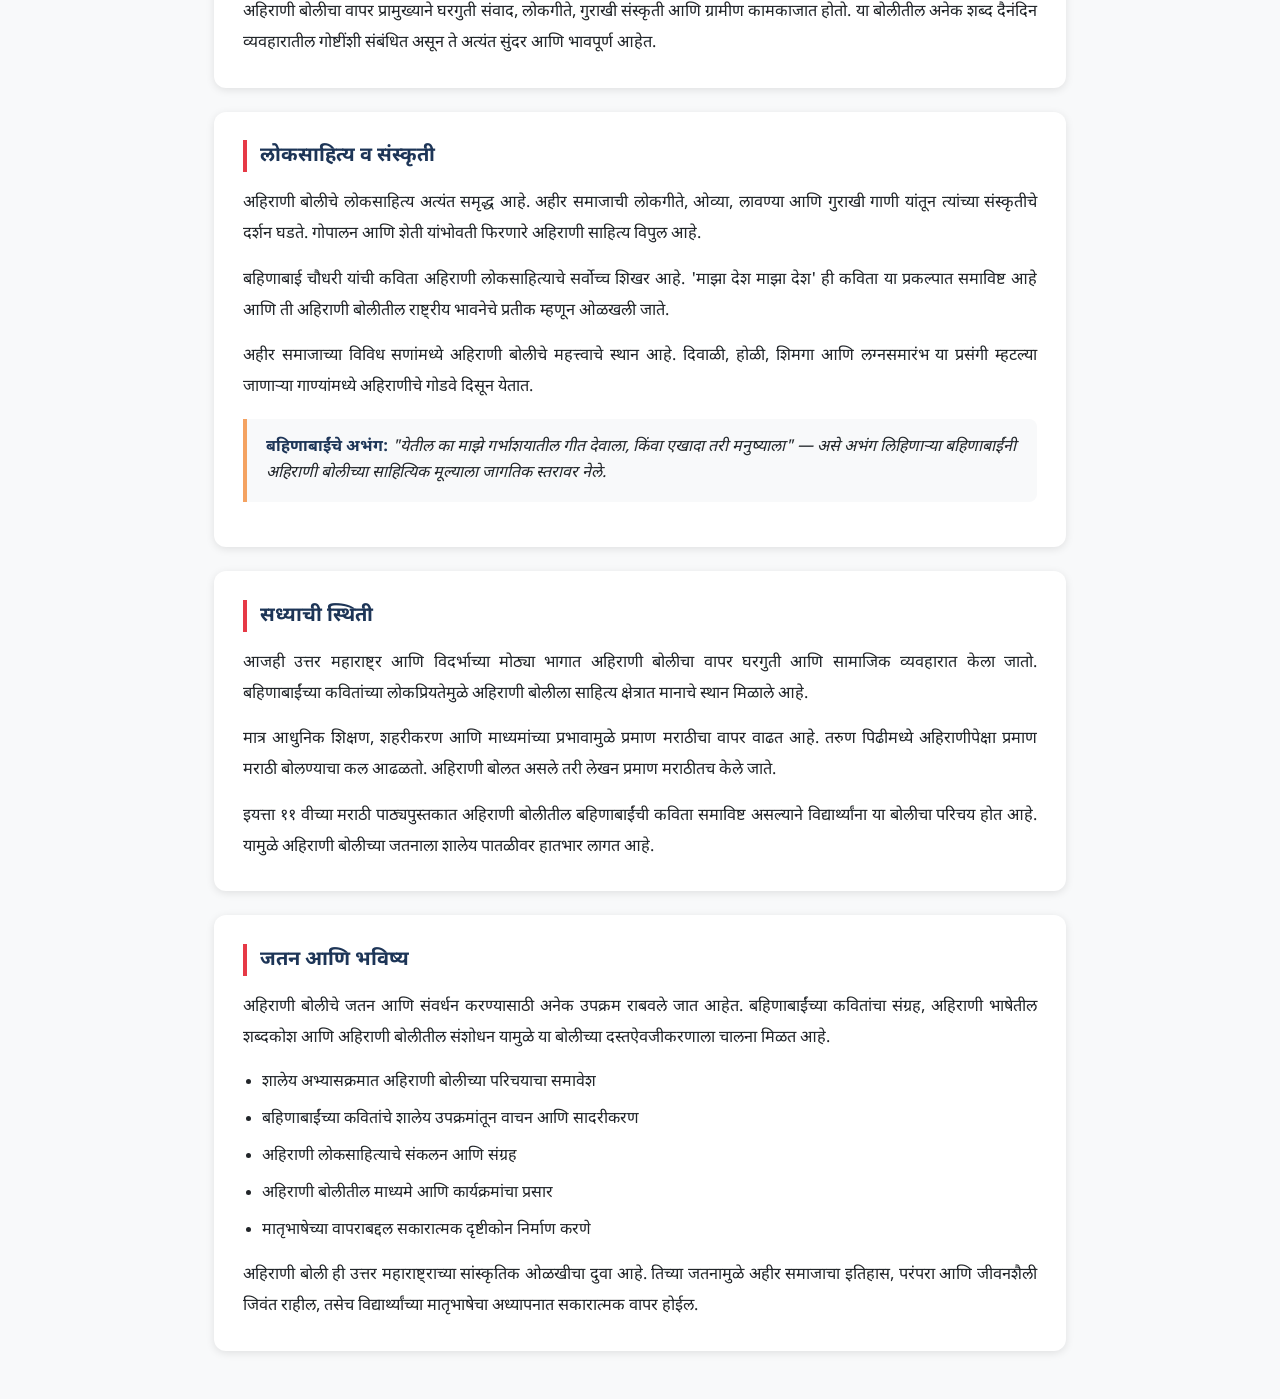
==== commit 2c248b88: "Add audio speaker button to all boli detail pages" ====
--- a/ahirani.html
+++ b/ahirani.html
@@ -27,7 +27,11 @@
 
   <main class="main boli-page">
     <section class="boli-hero ahirani">
-      <h2>अहिराणी बोली</h2>
+      <div style="display:flex; align-items:center; gap:1rem;">
+        <h2>अहिराणी बोली</h2>
+        <button class="boli-audio-btn playing" onclick="toggleBoliAudio('ahirani')" title="अहिराणी बोली ऐका">🔊</button>
+      </div>
+      <audio id="audio-ahirani" src="audio/boli_intro/ahirani.mp3"></audio>
       <p class="boli-tagline">गोड शब्दांची बोली, अहीर संस्कृतीचा वारसा.</p>
       <div class="boli-chips">
         <span class="boli-chip">🧑‍🌾 अहीर समाज</span>
@@ -163,5 +167,27 @@
       <p>अहिराणी बोली ही उत्तर महाराष्ट्राच्या सांस्कृतिक ओळखीचा दुवा आहे. तिच्या जतनामुळे अहीर समाजाचा इतिहास, परंपरा आणि जीवनशैली जिवंत राहील, तसेच विद्यार्थ्यांच्या मातृभाषेचा अध्यापनात सकारात्मक वापर होईल.</p>
     </article>
   </main>
+  <script>
+    function toggleBoliAudio(dialect) {
+      const audio = document.getElementById('audio-' + dialect);
+      const btn = document.querySelector('.boli-audio-btn');
+      if (!audio) return;
+      if (audio.paused) {
+        audio.play();
+        btn.classList.add('playing');
+      } else {
+        audio.pause();
+        audio.currentTime = 0;
+        btn.classList.remove('playing');
+      }
+    }
+    document.addEventListener('DOMContentLoaded', () => {
+      const audio = document.querySelector('audio');
+      const btn = document.querySelector('.boli-audio-btn');
+      if (audio && btn) {
+        audio.addEventListener('ended', () => btn.classList.remove('playing'));
+      }
+    });
+  </script>
 </body>
 </html>
--- a/css/styles.css
+++ b/css/styles.css
@@ -691,6 +691,14 @@
   stroke-width: 2;
 }
 
+.district-boundary {
+  fill: none;
+  stroke: var(--secondary);
+  stroke-opacity: 0.4;
+  stroke-width: 0.75;
+  pointer-events: none;
+}
+
 .dialect-point {
   fill: var(--primary);
   cursor: pointer;
@@ -1209,3 +1217,41 @@
     grid-template-columns: 1fr;
   }
 }
+
+/* Boli Audio Button */
+.boli-card-header {
+  display: flex;
+  align-items: center;
+  gap: 0.5rem;
+  flex-wrap: wrap;
+}
+
+.boli-audio-btn {
+  background: rgba(255, 255, 255, 0.2);
+  border: none;
+  border-radius: 50%;
+  width: 36px;
+  height: 36px;
+  font-size: 1.1rem;
+  cursor: pointer;
+  display: flex;
+  align-items: center;
+  justify-content: center;
+  transition: all 0.3s ease;
+  margin-left: auto;
+}
+
+.boli-audio-btn:hover {
+  background: rgba(255, 255, 255, 0.4);
+  transform: scale(1.1);
+}
+
+.boli-audio-btn.playing {
+  background: rgba(255, 255, 255, 0.5);
+  animation: pulse 1s infinite;
+}
+
+@keyframes pulse {
+  0%, 100% { transform: scale(1); }
+  50% { transform: scale(1.15); }
+}
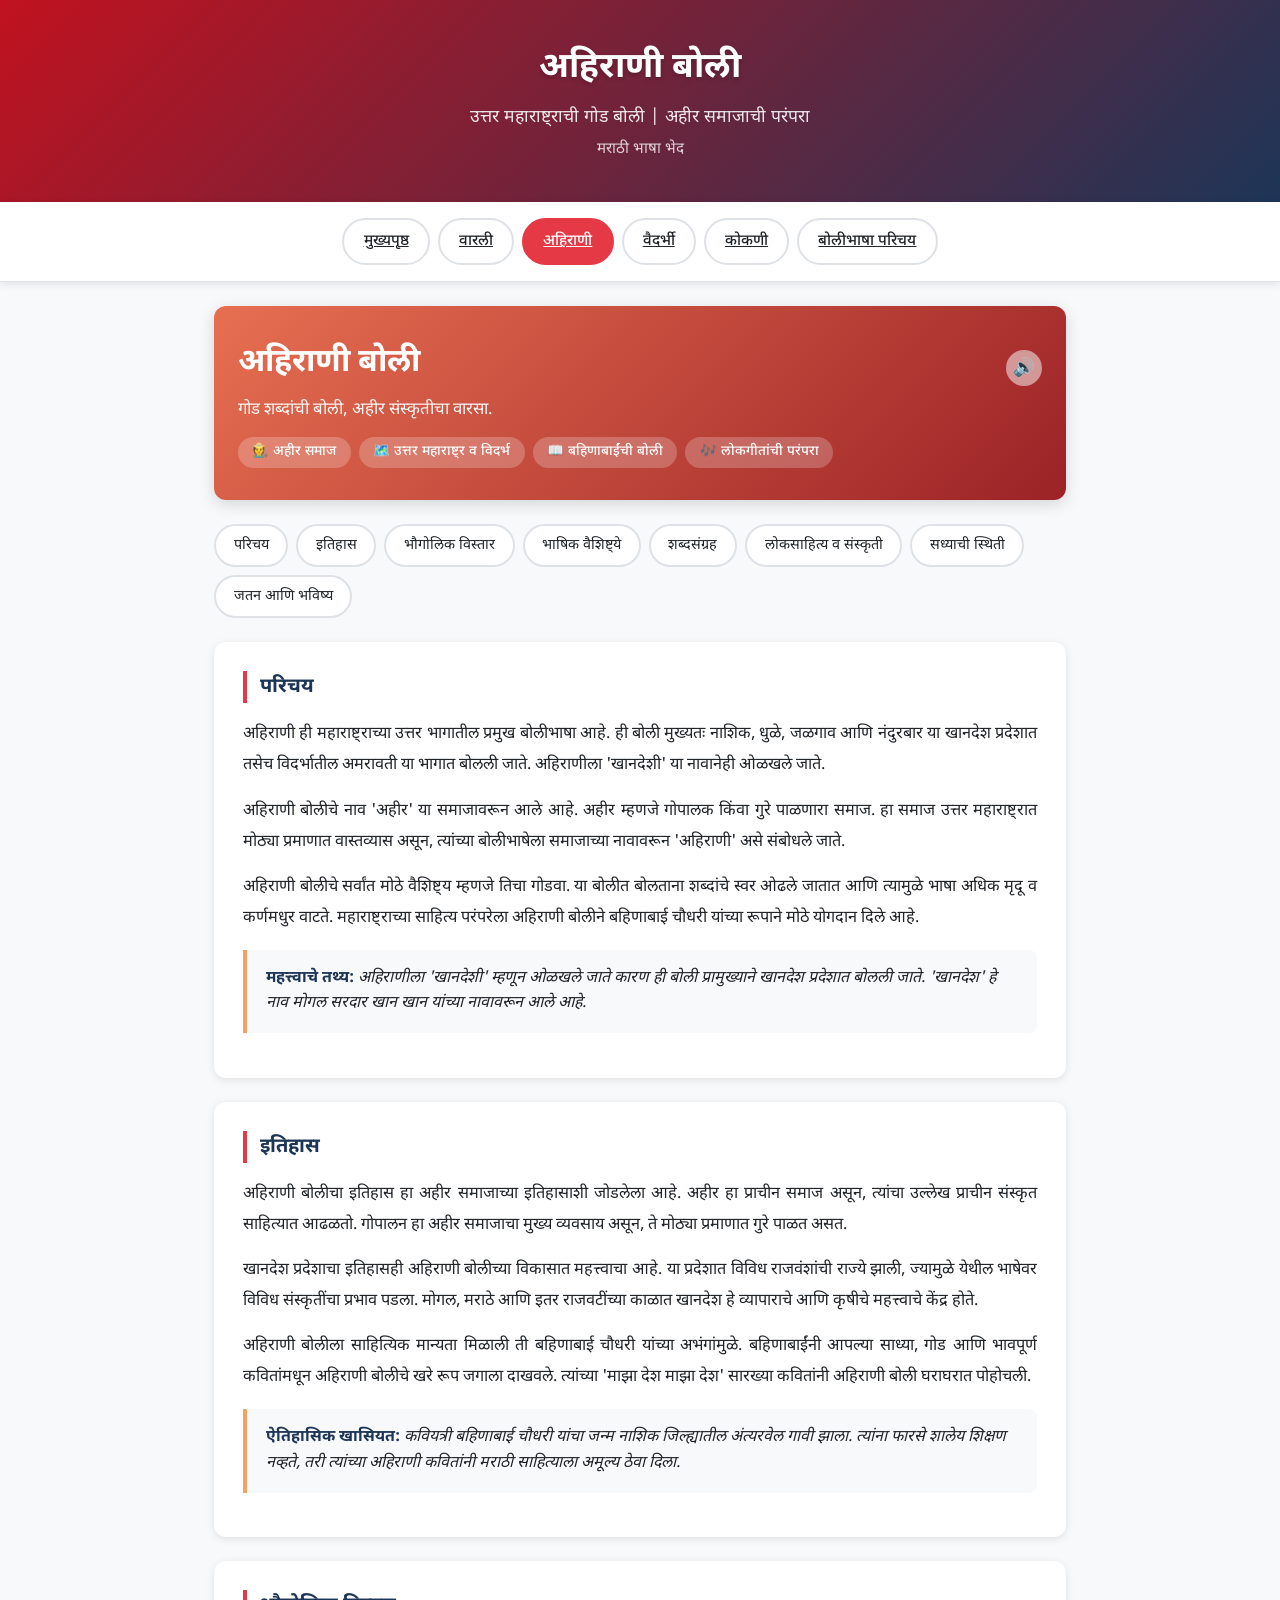
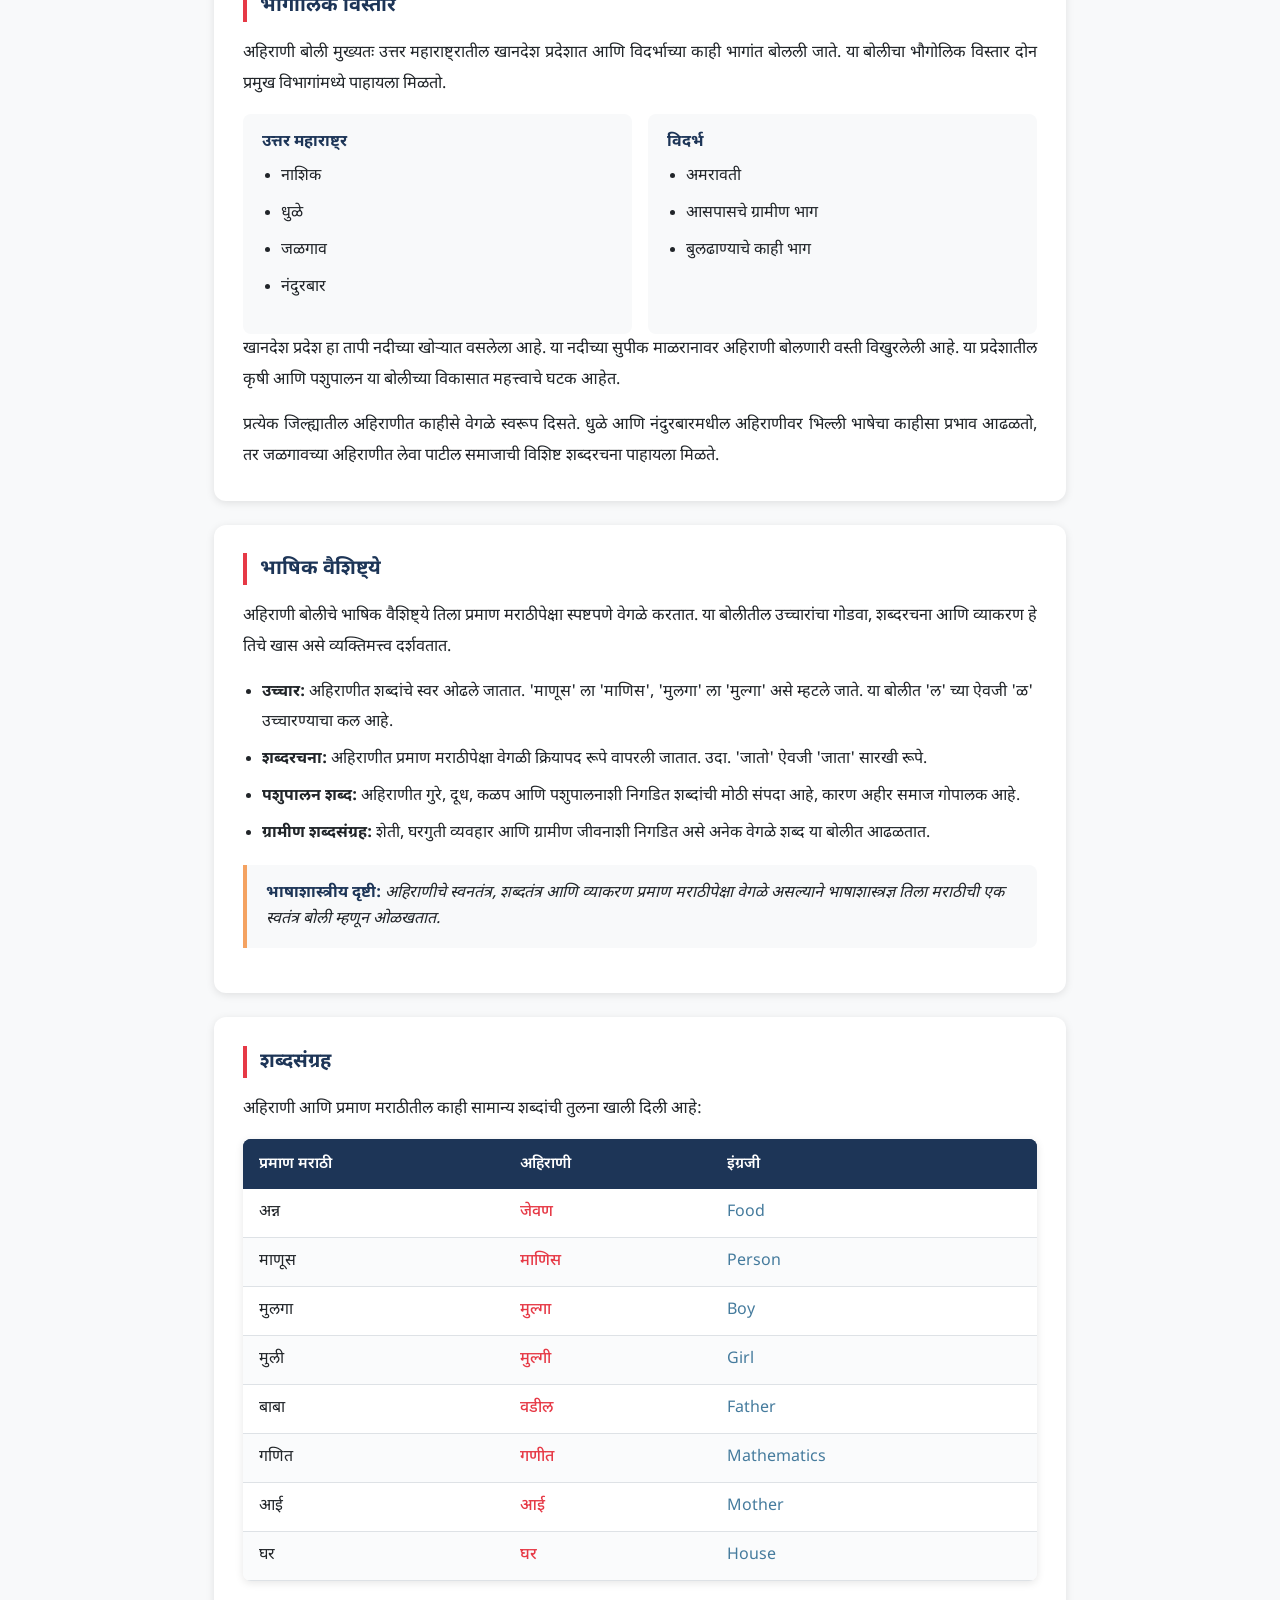
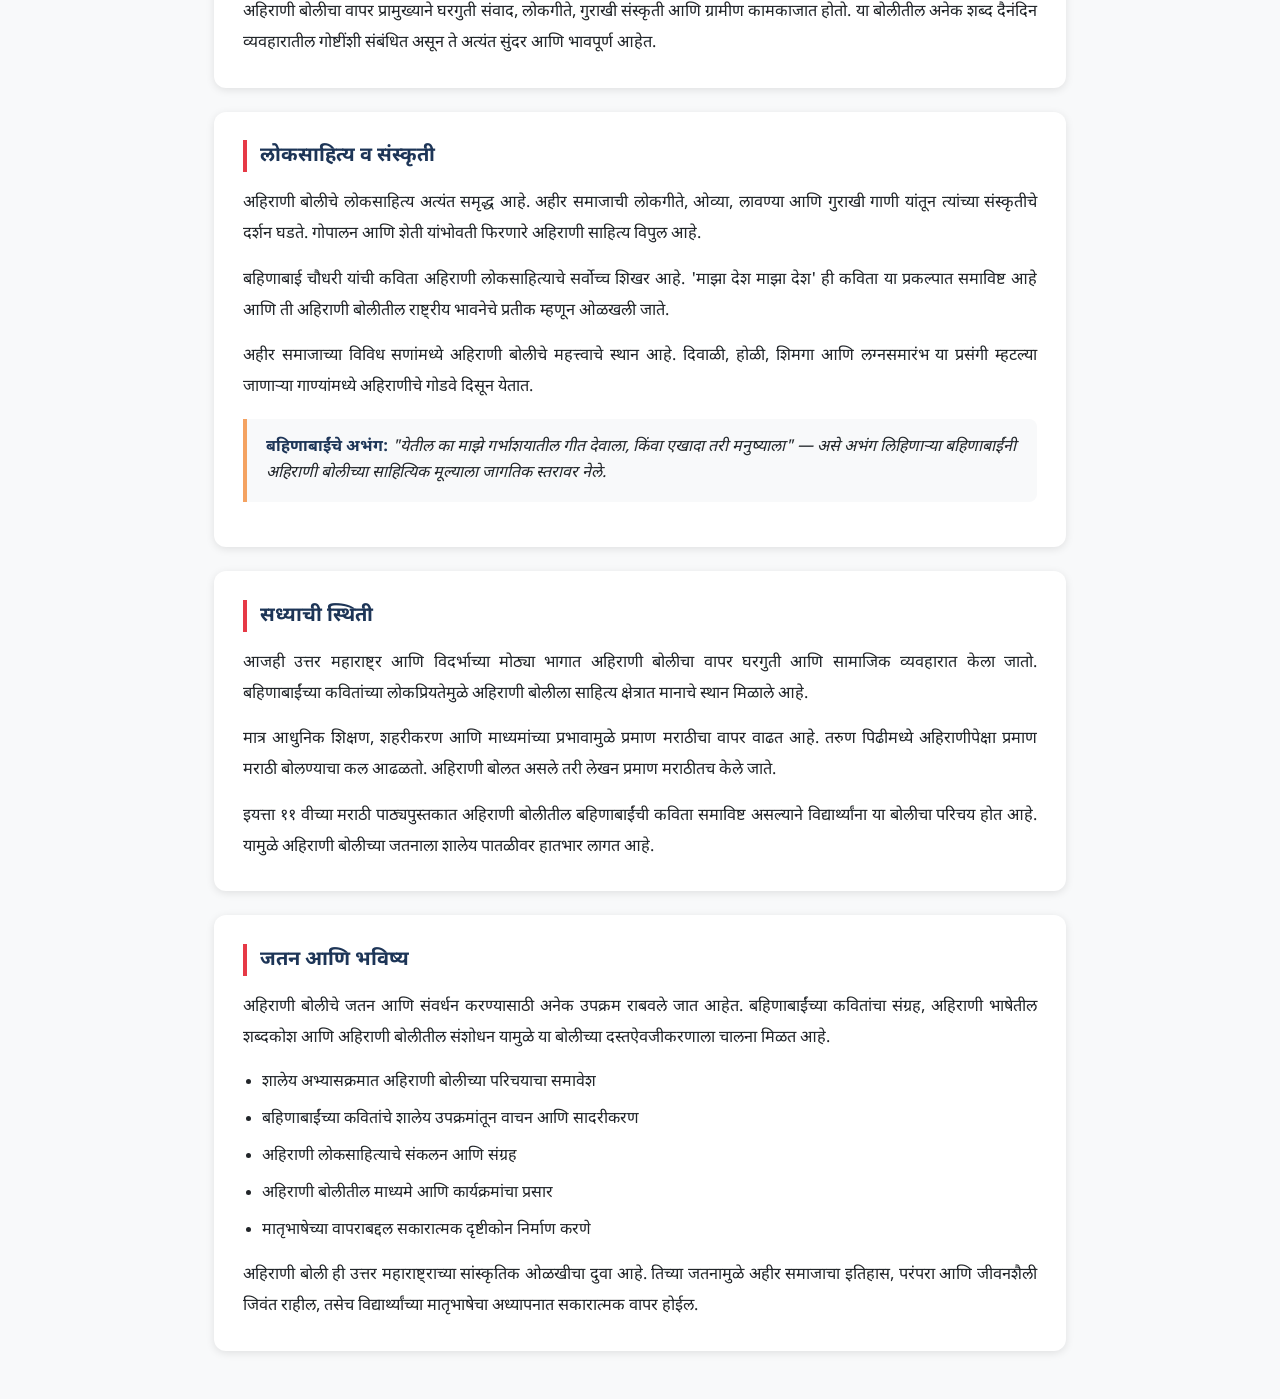
==== commit 7e7eecc5: "refactor: remove इयत्ता ११ वी from page titles and footer" ====
--- a/ahirani.html
+++ b/ahirani.html
@@ -12,7 +12,7 @@
     <div class="header-content">
       <h1>अहिराणी बोली</h1>
       <p class="subtitle">उत्तर महाराष्ट्राची गोड बोली | अहीर समाजाची परंपरा</p>
-      <p class="grade">मराठी भाषा भेद | इयत्ता ११ वी</p>
+      <p class="grade">मराठी भाषा भेद</p>
     </div>
   </header>
 
@@ -177,7 +177,6 @@
         btn.classList.add('playing');
       } else {
         audio.pause();
-        audio.currentTime = 0;
         btn.classList.remove('playing');
       }
     }
--- a/css/styles.css
+++ b/css/styles.css
@@ -699,25 +699,6 @@
   pointer-events: none;
 }
 
-.dialect-point {
-  fill: var(--primary);
-  cursor: pointer;
-  transition: all 0.3s ease;
-  opacity: 0.8;
-}
-
-.dialect-point:hover {
-  r: 20;
-  opacity: 1;
-  fill: var(--accent);
-}
-
-.dialect-point.active {
-  r: 20;
-  opacity: 1;
-  fill: var(--accent);
-}
-
 .map-legend {
   position: sticky;
   top: 80px;
@@ -752,6 +733,127 @@
 .dialect-region {
   color: var(--text-light);
   font-size: 0.9rem;
+}
+
+.district-dot {
+  cursor: pointer;
+  transition: all 0.3s ease;
+  stroke: #fff;
+  stroke-width: 1;
+}
+
+.district-dot:hover {
+  r: 7;
+  stroke-width: 2;
+  filter: drop-shadow(0 0 4px rgba(0,0,0,0.3));
+}
+
+.district-dot.active {
+  r: 7;
+  stroke: var(--primary);
+  stroke-width: 2.5;
+  filter: drop-shadow(0 0 6px rgba(29, 53, 87, 0.4));
+}
+
+.map-container {
+  position: relative;
+}
+
+.district-tooltip {
+  position: absolute;
+  display: none;
+  background: var(--bg-card);
+  border: 2px solid var(--primary);
+  border-radius: var(--radius-sm);
+  padding: 0.75rem 1rem;
+  box-shadow: var(--shadow);
+  pointer-events: none;
+  z-index: 100;
+  max-width: 250px;
+  font-size: 0.85rem;
+}
+
+.district-tooltip .tt-district {
+  font-weight: 700;
+  color: var(--secondary-dark);
+  font-size: 0.95rem;
+  margin-bottom: 0.3rem;
+}
+
+.district-tooltip .tt-region {
+  font-size: 0.8rem;
+  color: var(--text-light);
+  margin-bottom: 0.3rem;
+}
+
+.district-tooltip .tt-dialects {
+  color: var(--primary);
+  font-weight: 600;
+}
+
+.dialect-region-table {
+  margin-top: 2rem;
+  overflow-x: auto;
+}
+
+.dialect-region-table h3 {
+  color: var(--secondary-dark);
+  margin-bottom: 1rem;
+  font-size: 1.1rem;
+}
+
+.dialect-region-table table {
+  width: 100%;
+  border-collapse: collapse;
+  background: var(--bg-card);
+  border-radius: var(--radius);
+  overflow: hidden;
+  box-shadow: var(--shadow);
+}
+
+.dialect-region-table th {
+  background: var(--secondary);
+  color: #fff;
+  padding: 0.75rem 1rem;
+  text-align: left;
+  font-weight: 600;
+  font-size: 0.9rem;
+}
+
+.dialect-region-table td {
+  padding: 0.75rem 1rem;
+  border-bottom: 1px solid var(--border);
+  font-size: 0.85rem;
+  line-height: 1.5;
+}
+
+.dialect-region-table tr:last-child td {
+  border-bottom: none;
+}
+
+.dialect-region-table tr:nth-child(odd) {
+  background: rgba(241, 245, 249, 0.5);
+}
+
+.dialect-region-table tr:hover {
+  background: rgba(29, 53, 87, 0.05);
+}
+
+@media (max-width: 768px) {
+  .map-container {
+    grid-template-columns: 1fr;
+  }
+  .map-legend {
+    position: static;
+  }
+  .district-tooltip {
+    display: none !important;
+  }
+  .dialect-region-table th,
+  .dialect-region-table td {
+    padding: 0.5rem 0.6rem;
+    font-size: 0.78rem;
+  }
 }
 
 /* ===== QR Section ===== */
@@ -1251,6 +1353,32 @@
   animation: pulse 1s infinite;
 }
 
+.poem-audio-btn {
+  background: var(--primary);
+  color: white;
+  border: none;
+  border-radius: 25px;
+  padding: 0.5rem 1.2rem;
+  font-family: inherit;
+  font-size: 0.95rem;
+  font-weight: 500;
+  cursor: pointer;
+  display: inline-flex;
+  align-items: center;
+  gap: 0.4rem;
+  transition: all 0.3s ease;
+}
+
+.poem-audio-btn:hover {
+  background: var(--primary-dark);
+  transform: scale(1.05);
+}
+
+.poem-audio-btn.playing {
+  background: var(--primary-dark);
+  animation: pulse 1s infinite;
+}
+
 @keyframes pulse {
   0%, 100% { transform: scale(1); }
   50% { transform: scale(1.15); }
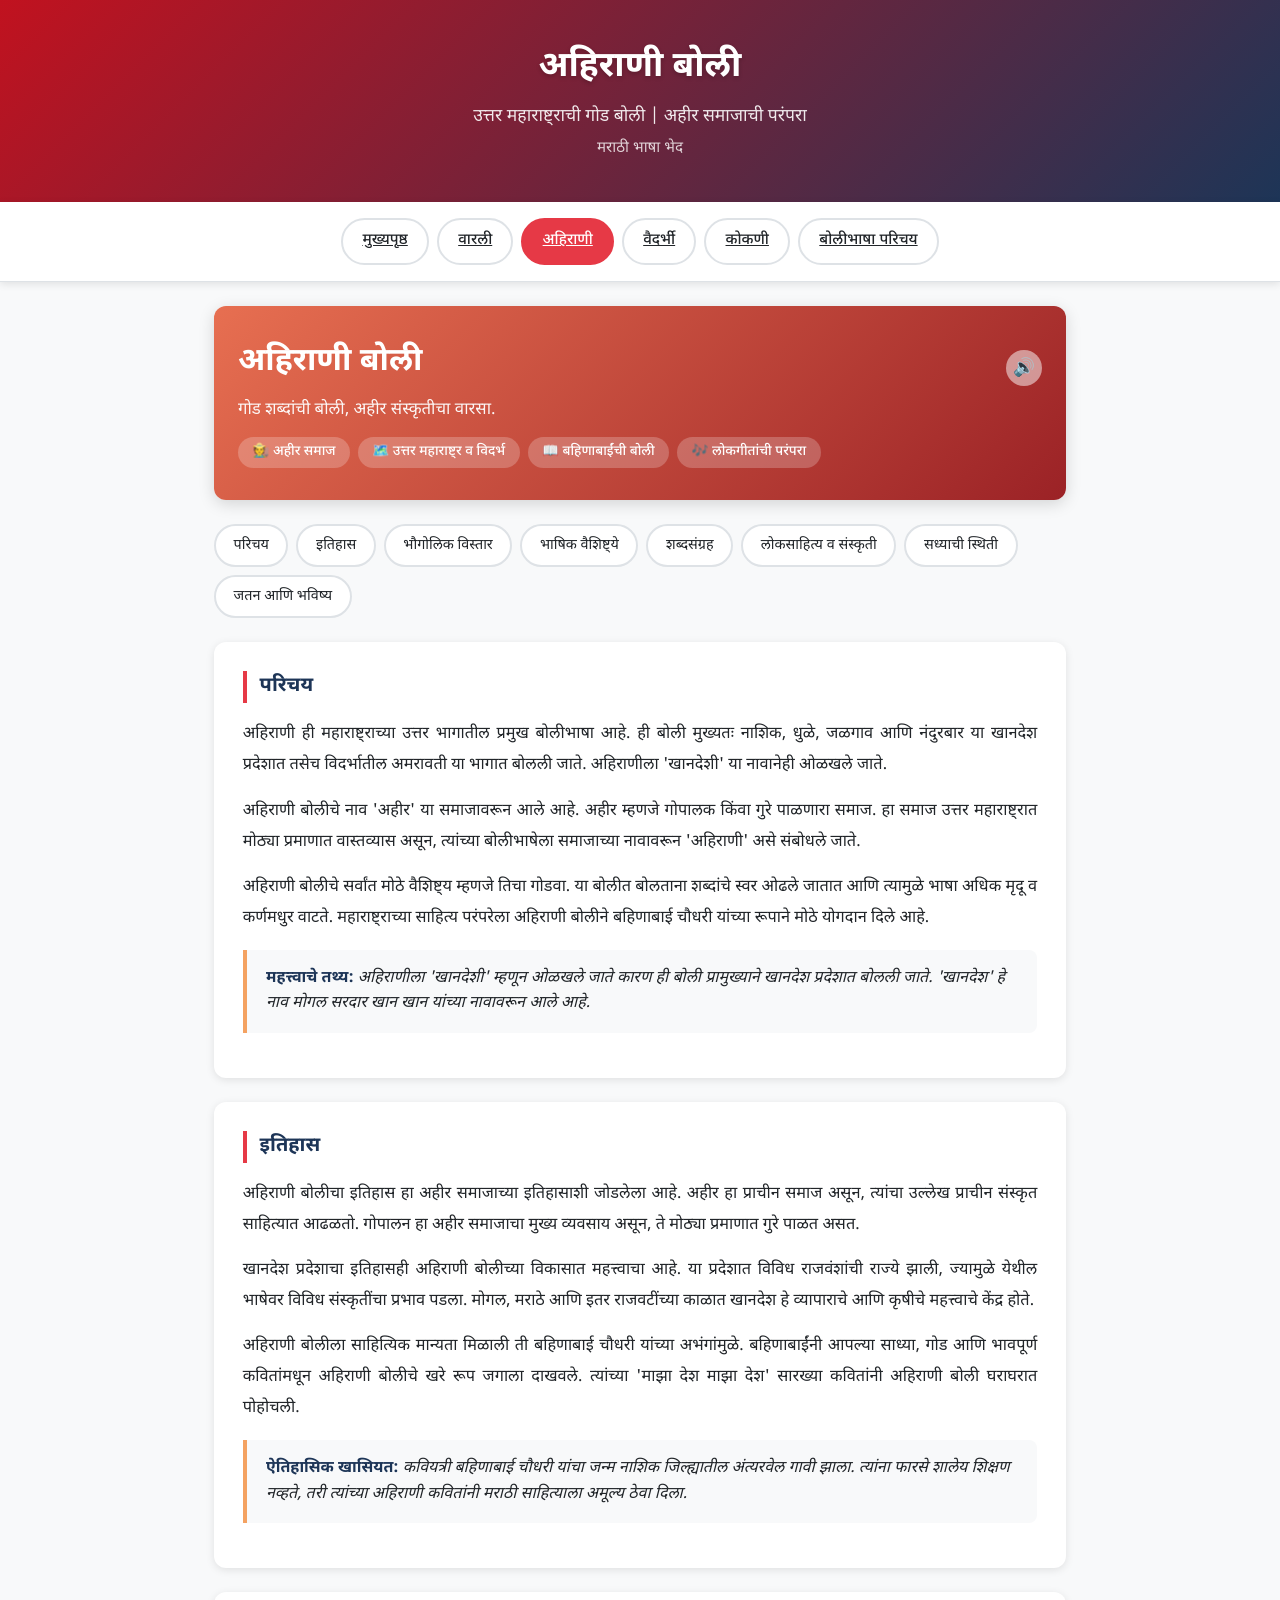
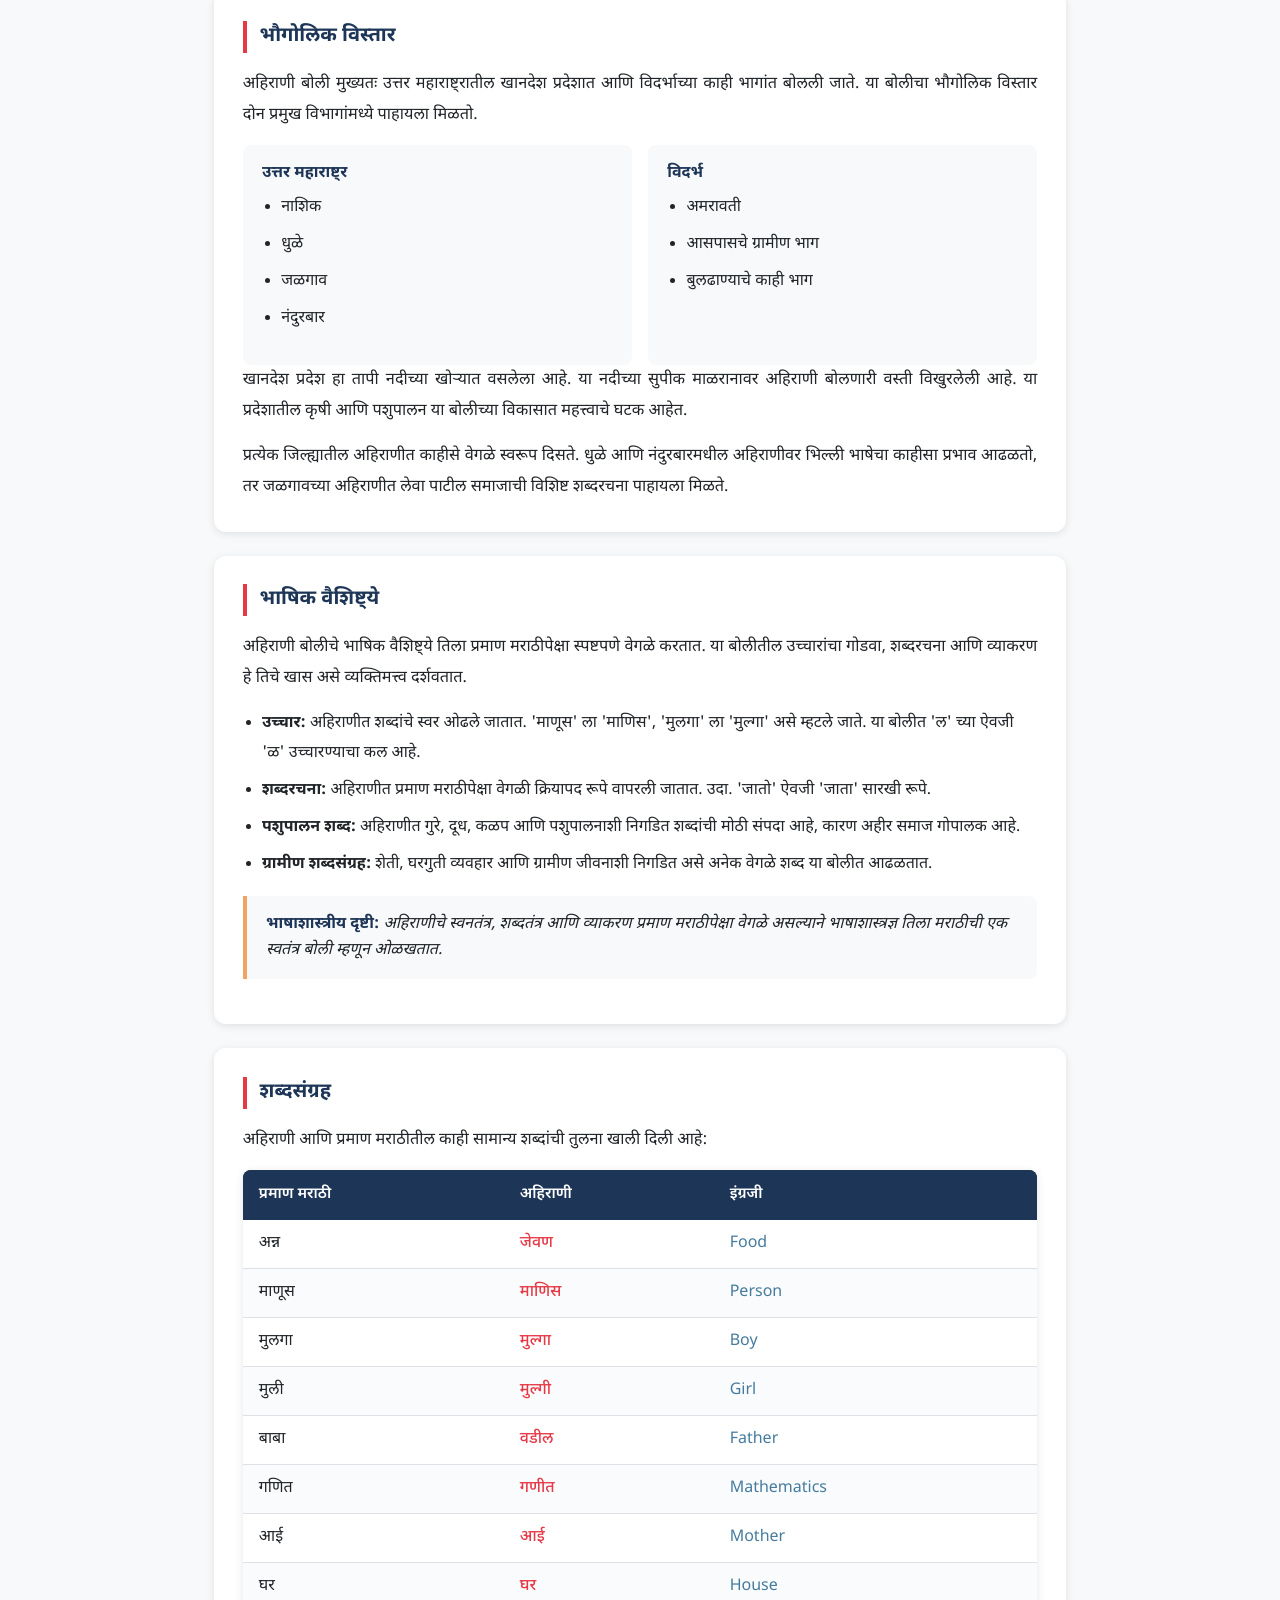
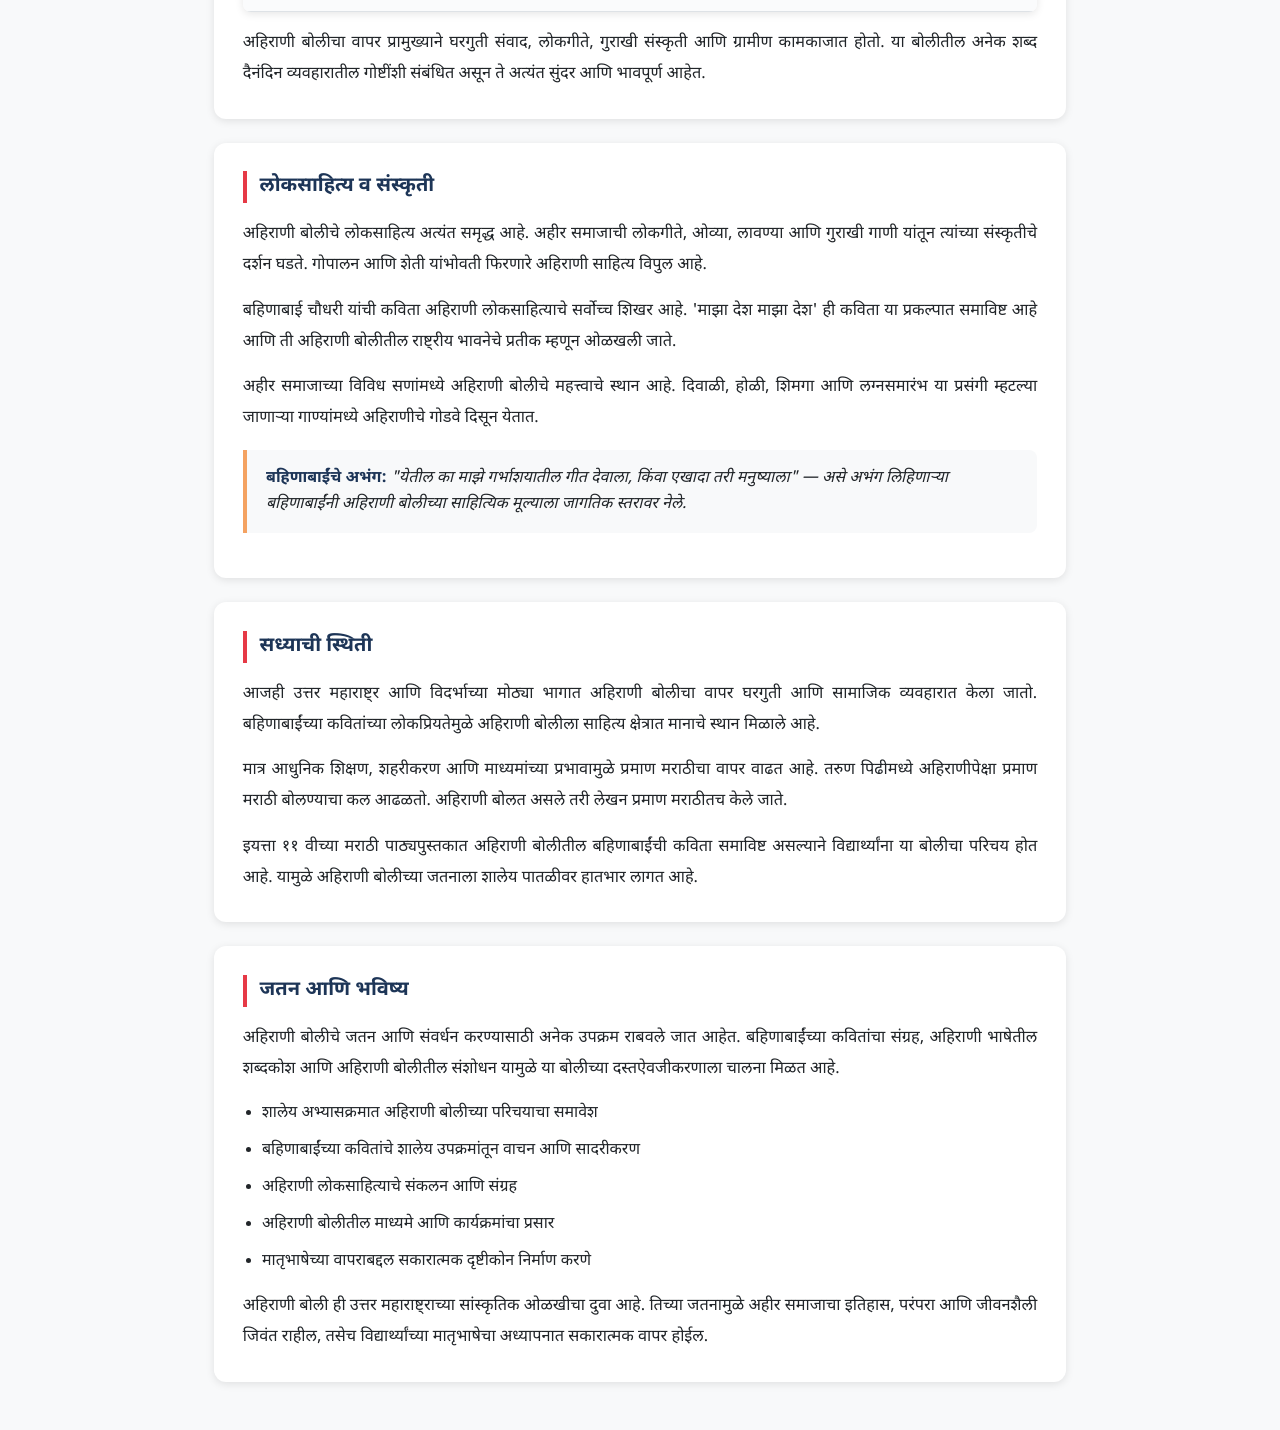
==== commit b5aee391: "Fix Devanagari conjunct rendering: font-display block + preconnect + text-rendering geometricPrecisi" ====
--- a/ahirani.html
+++ b/ahirani.html
@@ -5,7 +5,9 @@
   <meta name="viewport" content="width=device-width, initial-scale=1.0">
   <title>अहिराणी बोली - मराठी भाषा भेद</title>
   <link rel="stylesheet" href="css/styles.css">
-  <link href="https://fonts.googleapis.com/css2?family=Noto+Sans+Devanagari:wght@300;400;500;600;700&display=swap" rel="stylesheet">
+  <link rel="preconnect" href="https://fonts.googleapis.com">
+  <link rel="preconnect" href="https://fonts.gstatic.com" crossorigin>
+  <link href="https://fonts.googleapis.com/css2?family=Noto+Sans+Devanagari:wght@300;400;500;600;700&display=block" rel="stylesheet">
 </head>
 <body>
   <header class="header">
--- a/css/styles.css
+++ b/css/styles.css
@@ -34,6 +34,9 @@
   color: var(--text);
   line-height: 1.6;
   min-height: 100vh;
+  -webkit-font-smoothing: antialiased;
+  -moz-osx-font-smoothing: grayscale;
+  text-rendering: geometricPrecision;
 }
 
 /* ===== Header ===== */
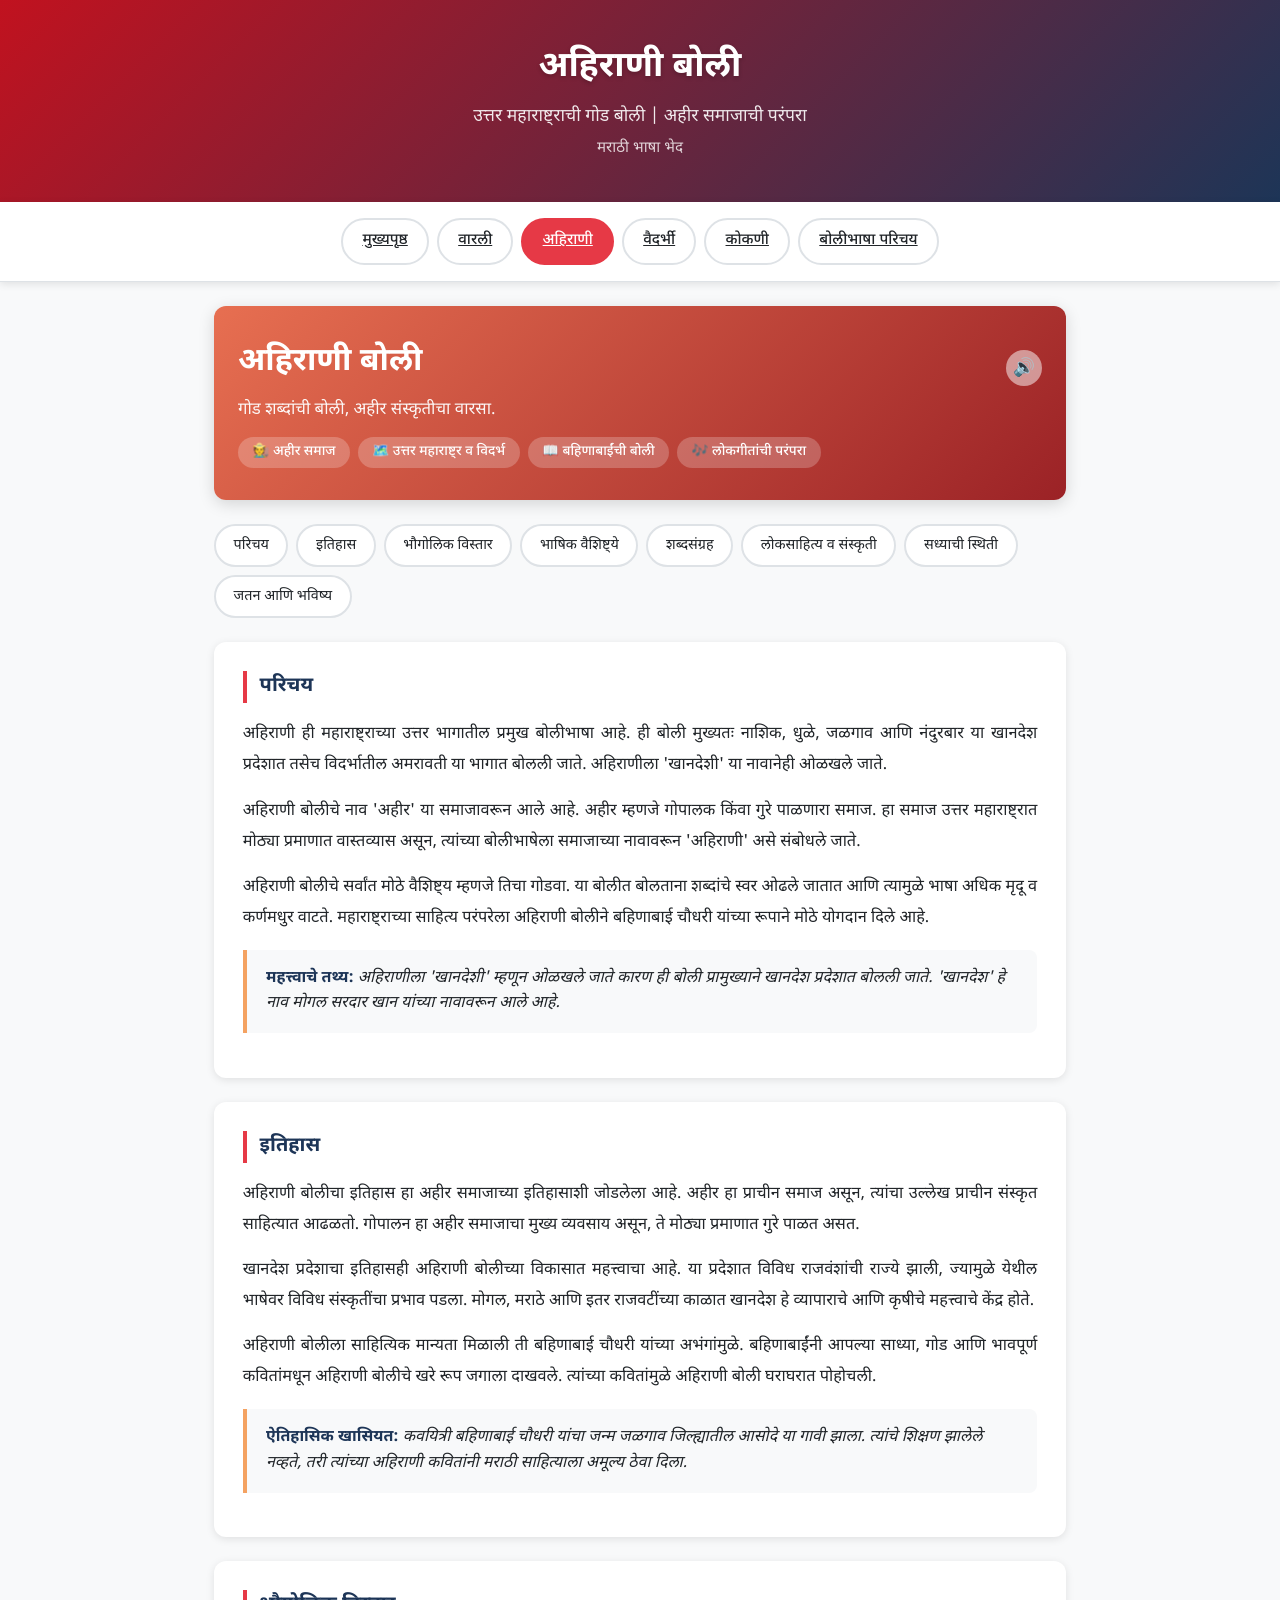
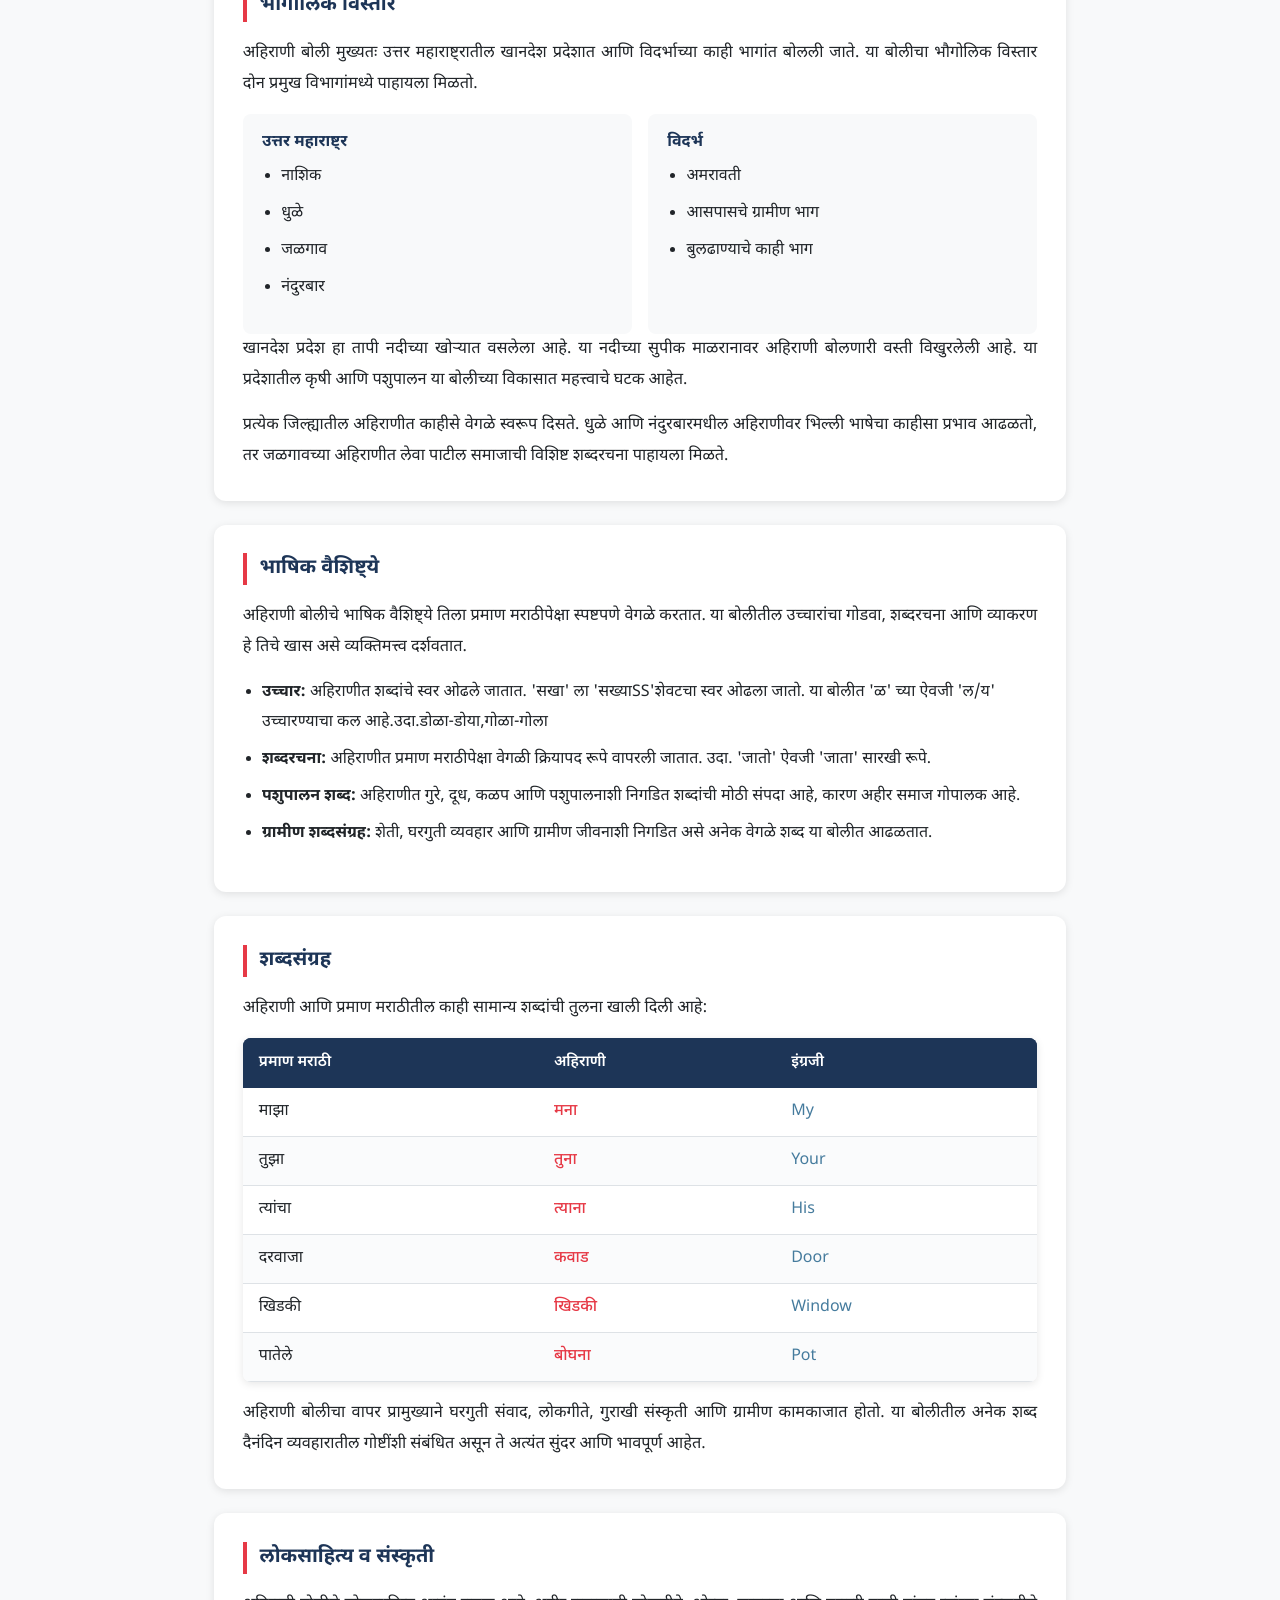
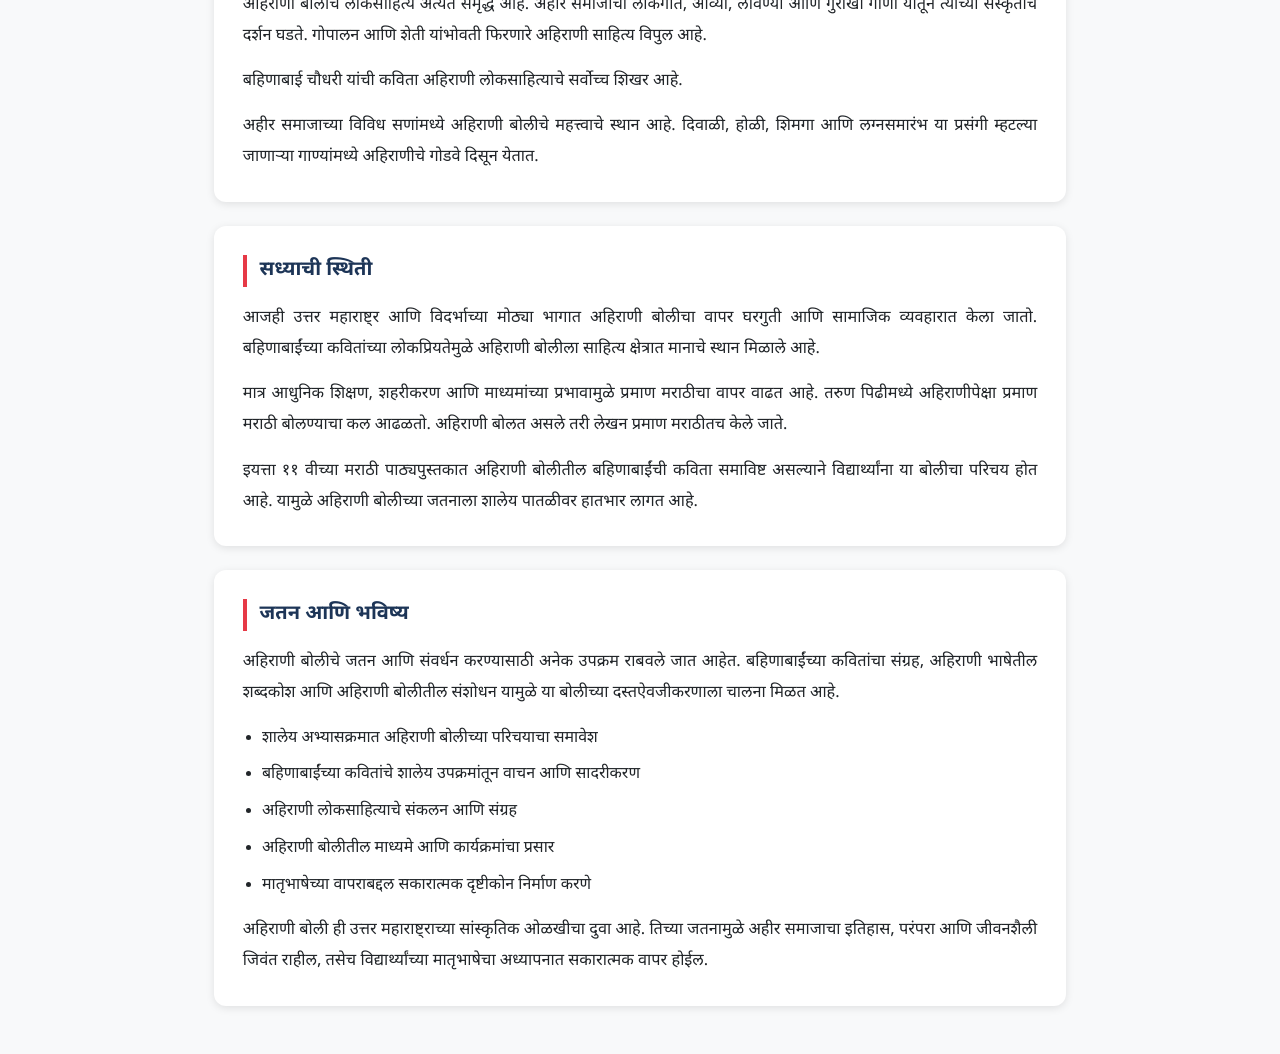
==== commit 32ea4d11: "Refactor text for clarity and accuracy in ahirani.html" ====
--- a/ahirani.html
+++ b/ahirani.html
@@ -60,7 +60,7 @@
       <p>अहिराणी बोलीचे नाव 'अहीर' या समाजावरून आले आहे. अहीर म्हणजे गोपालक किंवा गुरे पाळणारा समाज. हा समाज उत्तर महाराष्ट्रात मोठ्या प्रमाणात वास्तव्यास असून, त्यांच्या बोलीभाषेला समाजाच्या नावावरून 'अहिराणी' असे संबोधले जाते.</p>
       <p>अहिराणी बोलीचे सर्वांत मोठे वैशिष्ट्य म्हणजे तिचा गोडवा. या बोलीत बोलताना शब्दांचे स्वर ओढले जातात आणि त्यामुळे भाषा अधिक मृदू व कर्णमधुर वाटते. महाराष्ट्राच्या साहित्य परंपरेला अहिराणी बोलीने बहिणाबाई चौधरी यांच्या रूपाने मोठे योगदान दिले आहे.</p>
       <div class="boli-fact">
-        <strong>महत्त्वाचे तथ्य:</strong> अहिराणीला 'खानदेशी' म्हणून ओळखले जाते कारण ही बोली प्रामुख्याने खानदेश प्रदेशात बोलली जाते. 'खानदेश' हे नाव मोगल सरदार खान खान यांच्या नावावरून आले आहे.
+        <strong>महत्त्वाचे तथ्य:</strong> अहिराणीला 'खानदेशी' म्हणून ओळखले जाते कारण ही बोली प्रामुख्याने खानदेश प्रदेशात बोलली जाते. 'खानदेश' हे नाव मोगल सरदार खान यांच्या नावावरून आले आहे.
       </div>
     </article>
 
@@ -68,9 +68,9 @@
       <h3>इतिहास</h3>
       <p>अहिराणी बोलीचा इतिहास हा अहीर समाजाच्या इतिहासाशी जोडलेला आहे. अहीर हा प्राचीन समाज असून, त्यांचा उल्लेख प्राचीन संस्कृत साहित्यात आढळतो. गोपालन हा अहीर समाजाचा मुख्य व्यवसाय असून, ते मोठ्या प्रमाणात गुरे पाळत असत.</p>
       <p>खानदेश प्रदेशाचा इतिहासही अहिराणी बोलीच्या विकासात महत्त्वाचा आहे. या प्रदेशात विविध राजवंशांची राज्ये झाली, ज्यामुळे येथील भाषेवर विविध संस्कृतींचा प्रभाव पडला. मोगल, मराठे आणि इतर राजवटींच्या काळात खानदेश हे व्यापाराचे आणि कृषीचे महत्त्वाचे केंद्र होते.</p>
-      <p>अहिराणी बोलीला साहित्यिक मान्यता मिळाली ती बहिणाबाई चौधरी यांच्या अभंगांमुळे. बहिणाबाईंनी आपल्या साध्या, गोड आणि भावपूर्ण कवितांमधून अहिराणी बोलीचे खरे रूप जगाला दाखवले. त्यांच्या 'माझा देश माझा देश' सारख्या कवितांनी अहिराणी बोली घराघरात पोहोचली.</p>
+      <p>अहिराणी बोलीला साहित्यिक मान्यता मिळाली ती बहिणाबाई चौधरी यांच्या अभंगांमुळे. बहिणाबाईंनी आपल्या साध्या, गोड आणि भावपूर्ण कवितांमधून अहिराणी बोलीचे खरे रूप जगाला दाखवले. त्यांच्या कवितांमुळे अहिराणी बोली घराघरात पोहोचली.</p>
       <div class="boli-fact">
-        <strong>ऐतिहासिक खासियत:</strong> कवियत्री बहिणाबाई चौधरी यांचा जन्म नाशिक जिल्ह्यातील अंत्यरवेल गावी झाला. त्यांना फारसे शालेय शिक्षण नव्हते, तरी त्यांच्या अहिराणी कवितांनी मराठी साहित्याला अमूल्य ठेवा दिला.
+        <strong>ऐतिहासिक खासियत:</strong> कवयित्री बहिणाबाई चौधरी यांचा जन्म जळगाव जिल्ह्यातील आसोदे या गावी झाला. त्यांचे शिक्षण झालेले नव्हते, तरी त्यांच्या अहिराणी कवितांनी मराठी साहित्याला अमूल्य ठेवा दिला.
       </div>
     </article>
 
@@ -104,13 +104,11 @@
       <h3>भाषिक वैशिष्ट्ये</h3>
       <p>अहिराणी बोलीचे भाषिक वैशिष्ट्ये तिला प्रमाण मराठीपेक्षा स्पष्टपणे वेगळे करतात. या बोलीतील उच्चारांचा गोडवा, शब्दरचना आणि व्याकरण हे तिचे खास असे व्यक्तिमत्त्व दर्शवतात.</p>
       <ul class="boli-list">
-        <li><strong>उच्चार:</strong> अहिराणीत शब्दांचे स्वर ओढले जातात. 'माणूस' ला 'माणिस', 'मुलगा' ला 'मुल्गा' असे म्हटले जाते. या बोलीत 'ल' च्या ऐवजी 'ळ' उच्चारण्याचा कल आहे.</li>
+        <li><strong>उच्चार:</strong> अहिराणीत शब्दांचे स्वर ओढले जातात. 'सखा' ला 'सख्याSS'शेवटचा स्वर ओढला जातो. या बोलीत 'ळ' च्या ऐवजी 'ल/य' उच्चारण्याचा कल आहे.उदा.डोळा-डोया,गोळा-गोला</li>
         <li><strong>शब्दरचना:</strong> अहिराणीत प्रमाण मराठीपेक्षा वेगळी क्रियापद रूपे वापरली जातात. उदा. 'जातो' ऐवजी 'जाता' सारखी रूपे.</li>
         <li><strong>पशुपालन शब्द:</strong> अहिराणीत गुरे, दूध, कळप आणि पशुपालनाशी निगडित शब्दांची मोठी संपदा आहे, कारण अहीर समाज गोपालक आहे.</li>
         <li><strong>ग्रामीण शब्दसंग्रह:</strong> शेती, घरगुती व्यवहार आणि ग्रामीण जीवनाशी निगडित असे अनेक वेगळे शब्द या बोलीत आढळतात.</li>
-      </ul>
-      <div class="boli-fact">
-        <strong>भाषाशास्त्रीय दृष्टी:</strong> अहिराणीचे स्वनतंत्र, शब्दतंत्र आणि व्याकरण प्रमाण मराठीपेक्षा वेगळे असल्याने भाषाशास्त्रज्ञ तिला मराठीची एक स्वतंत्र बोली म्हणून ओळखतात.
+   
       </div>
     </article>
 
@@ -126,14 +124,12 @@
           </tr>
         </thead>
         <tbody>
-          <tr><td>अन्न</td><td>जेवण</td><td>Food</td></tr>
-          <tr><td>माणूस</td><td>माणिस</td><td>Person</td></tr>
-          <tr><td>मुलगा</td><td>मुल्गा</td><td>Boy</td></tr>
-          <tr><td>मुली</td><td>मुल्गी</td><td>Girl</td></tr>
-          <tr><td>बाबा</td><td>वडील</td><td>Father</td></tr>
-          <tr><td>गणित</td><td>गणीत</td><td>Mathematics</td></tr>
-          <tr><td>आई</td><td>आई</td><td>Mother</td></tr>
-          <tr><td>घर</td><td>घर</td><td>House</td></tr>
+          <tr><td>माझा</td><td>मना</td><td>My</td></tr>
+          <tr><td>तुझा</td><td>तुना</td><td>Your</td></tr>
+          <tr><td>त्यांचा</td><td>त्याना</td><td>His</td></tr>
+          <tr><td>दरवाजा</td><td>कवाड</td><td>Door</td></tr>
+          <tr><td>खिडकी</td><td>खिडकी</td><td>Window</td></tr>
+          <tr><td>पातेले</td><td>बोघना</td><td>Pot</td></tr>
         </tbody>
       </table>
       <p style="margin-top: 1rem;">अहिराणी बोलीचा वापर प्रामुख्याने घरगुती संवाद, लोकगीते, गुराखी संस्कृती आणि ग्रामीण कामकाजात होतो. या बोलीतील अनेक शब्द दैनंदिन व्यवहारातील गोष्टींशी संबंधित असून ते अत्यंत सुंदर आणि भावपूर्ण आहेत.</p>
@@ -142,11 +138,9 @@
     <article id="sahity" class="boli-content-card">
       <h3>लोकसाहित्य व संस्कृती</h3>
       <p>अहिराणी बोलीचे लोकसाहित्य अत्यंत समृद्ध आहे. अहीर समाजाची लोकगीते, ओव्या, लावण्या आणि गुराखी गाणी यांतून त्यांच्या संस्कृतीचे दर्शन घडते. गोपालन आणि शेती यांभोवती फिरणारे अहिराणी साहित्य विपुल आहे.</p>
-      <p>बहिणाबाई चौधरी यांची कविता अहिराणी लोकसाहित्याचे सर्वोच्च शिखर आहे. 'माझा देश माझा देश' ही कविता या प्रकल्पात समाविष्ट आहे आणि ती अहिराणी बोलीतील राष्ट्रीय भावनेचे प्रतीक म्हणून ओळखली जाते.</p>
+      <p>बहिणाबाई चौधरी यांची कविता अहिराणी लोकसाहित्याचे सर्वोच्च शिखर आहे.</p>
       <p>अहीर समाजाच्या विविध सणांमध्ये अहिराणी बोलीचे महत्त्वाचे स्थान आहे. दिवाळी, होळी, शिमगा आणि लग्नसमारंभ या प्रसंगी म्हटल्या जाणाऱ्या गाण्यांमध्ये अहिराणीचे गोडवे दिसून येतात.</p>
-      <div class="boli-fact">
-        <strong>बहिणाबाईंचे अभंग:</strong> "येतील का माझे गर्भाशयातील गीत देवाला, किंवा एखादा तरी मनुष्याला" — असे अभंग लिहिणाऱ्या बहिणाबाईंनी अहिराणी बोलीच्या साहित्यिक मूल्याला जागतिक स्तरावर नेले.
-      </div>
+            </div>
     </article>
 
     <article id="sthiti" class="boli-content-card">
